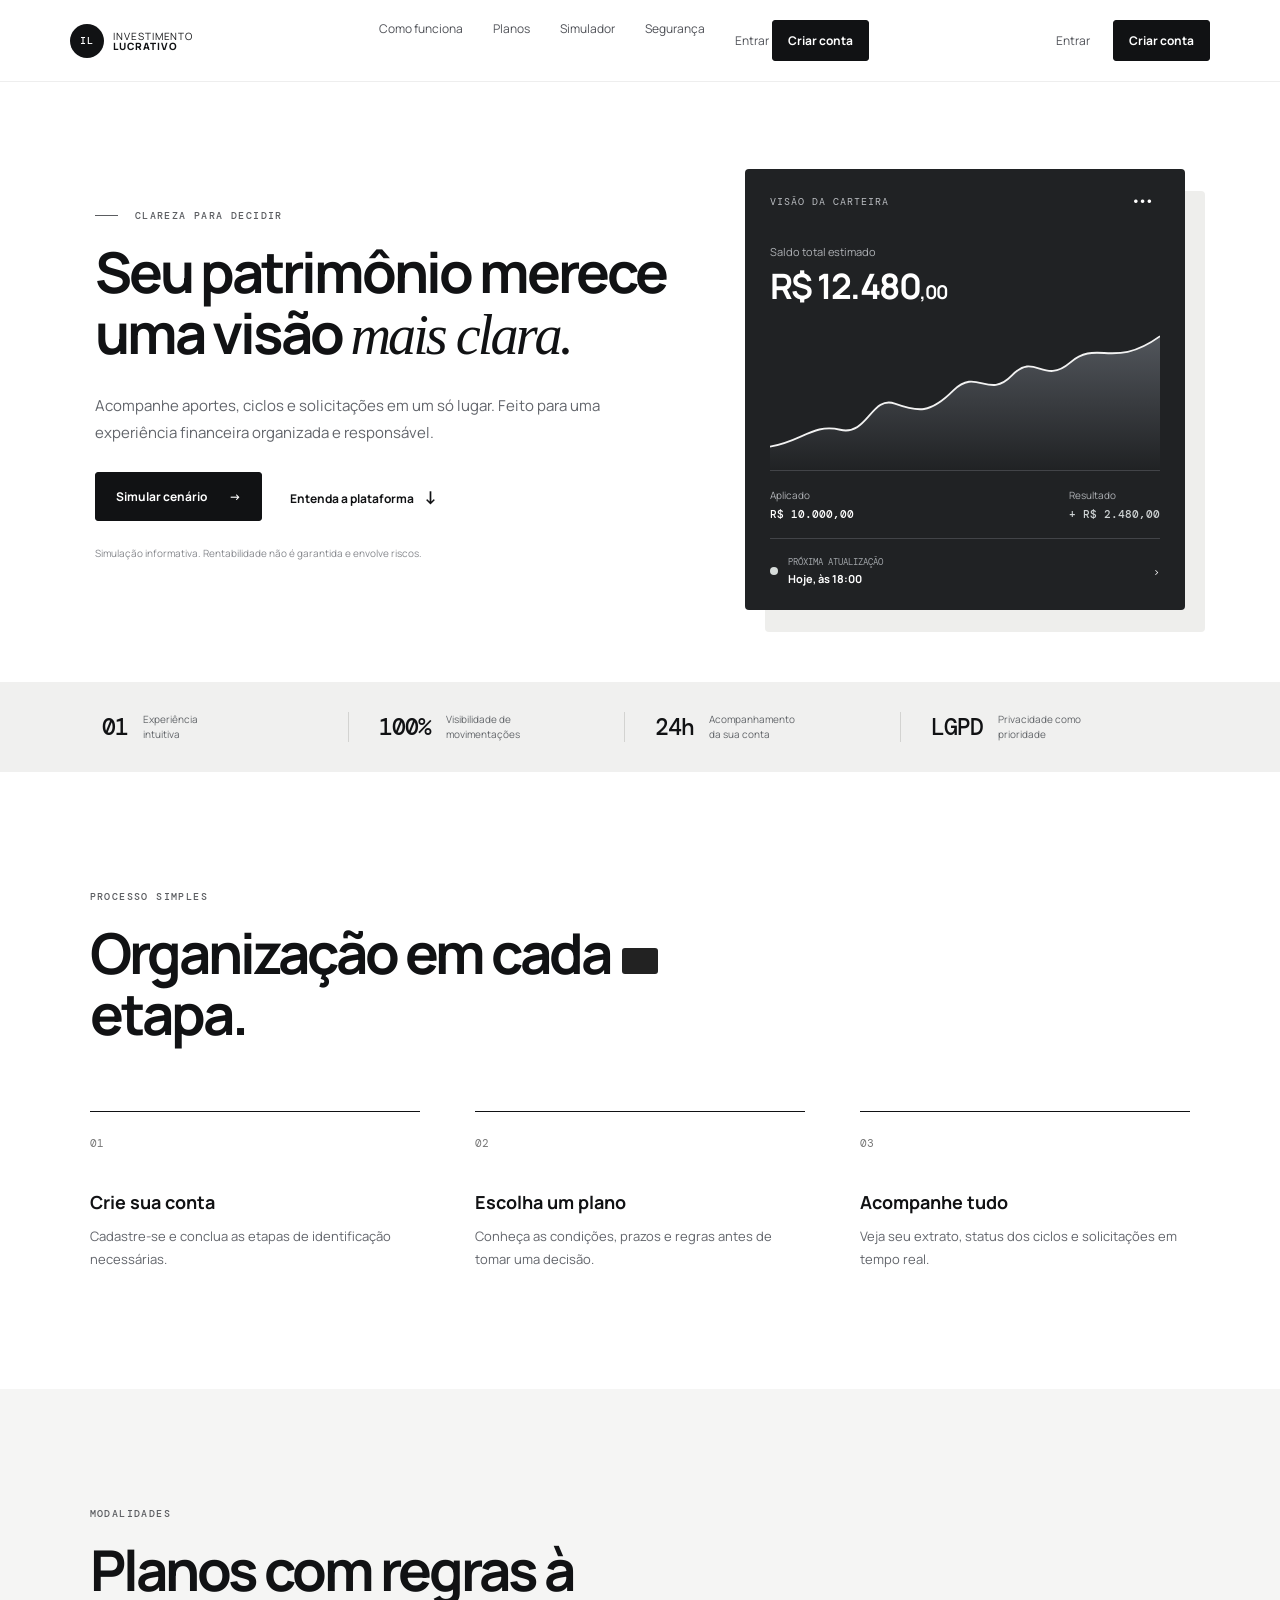
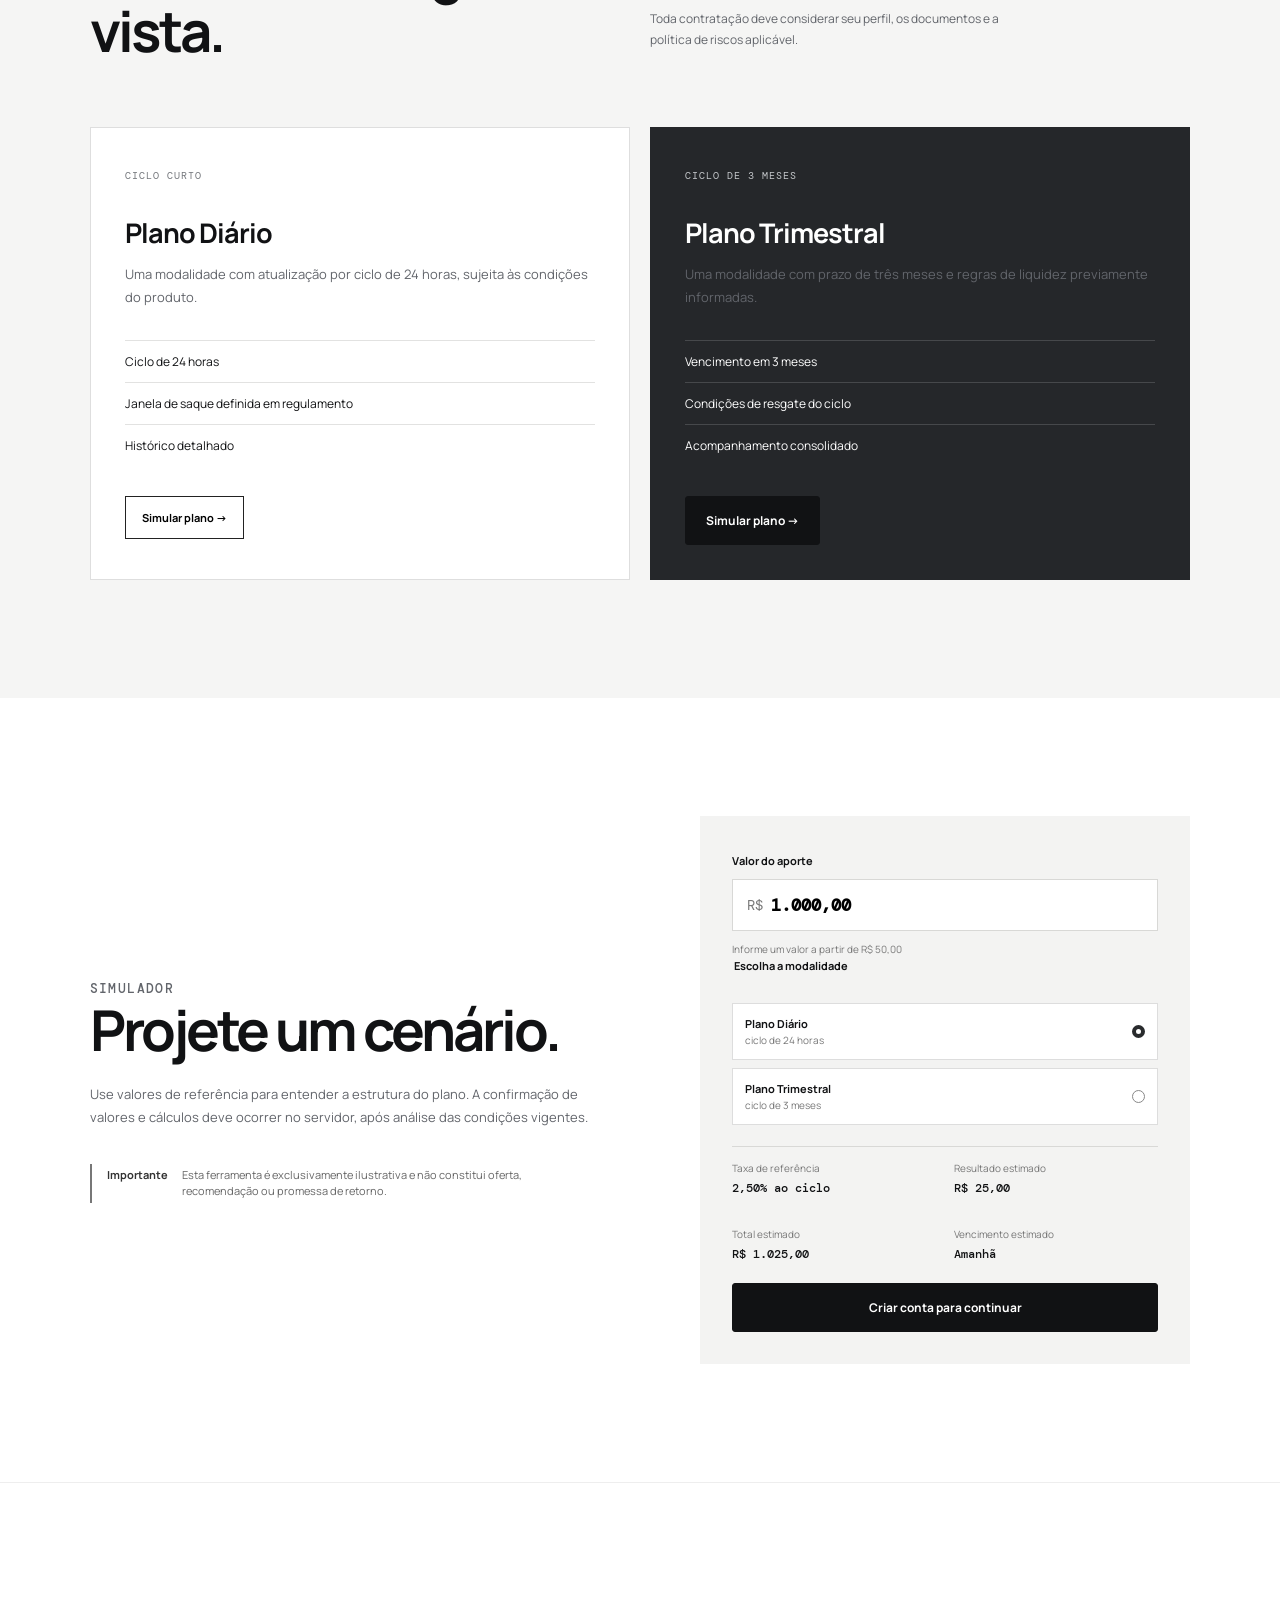
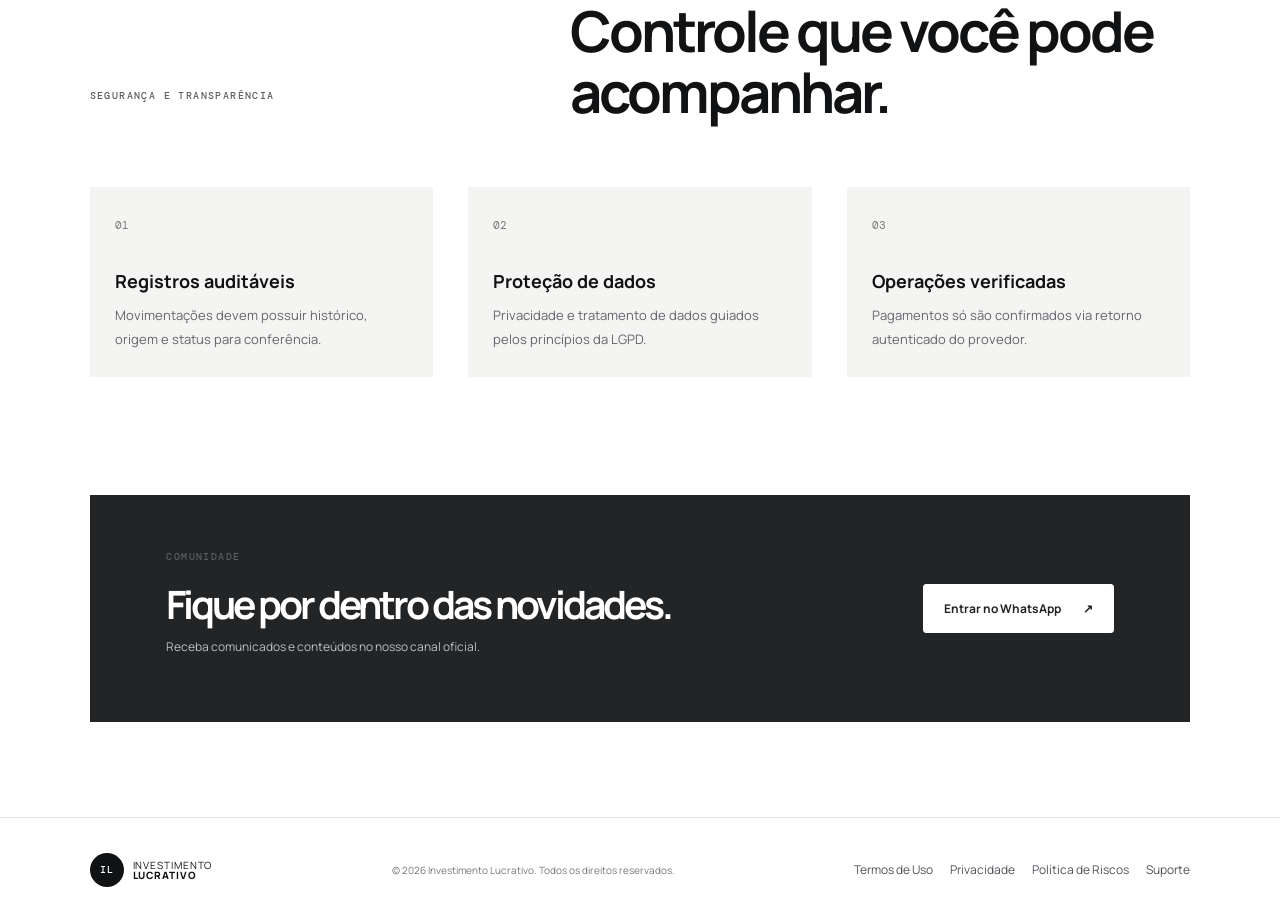
==== index.html @ f7c79be3 "Update index.html" ====
<!doctype html>
<html lang="pt-BR">
<head>
  <meta charset="UTF-8" />
  <meta name="viewport" content="width=device-width, initial-scale=1.0" />
  <meta name="description" content="Investimento Lucrativo — visão transparente para suas decisões financeiras." />
  <title>Investimento Lucrativo | Gestão transparente</title>
  <link rel="preconnect" href="https://fonts.googleapis.com" />
  <link rel="preconnect" href="https://fonts.gstatic.com" crossorigin />
  <link href="https://fonts.googleapis.com/css2?family=DM+Mono:wght@400;500&family=Manrope:wght@400;500;600;700;800&display=swap" rel="stylesheet" />
  <link rel="stylesheet" href="style.css" />
</head>
<body>
  <header class="header">
    <a href="#inicio" class="brand"><span class="brand-mark">IL</span><span>investimento<br><b>lucrativo</b></span></a>
    <button class="menu" aria-label="Abrir menu">☰</button>
    <nav>
      <a href="#como-funciona">Como funciona</a>
      <a href="#planos">Planos</a>
      <a href="#simulador">Simulador</a>
      <a href="#seguranca">Segurança</a>
      <!-- Botões duplicados aqui dentro para aparecerem no menu do celular -->
      <div class="mobile-auth-links">
        <a class="login" href="login.html">Entrar</a>
        <a class="button small" href="register.html">Criar conta</a>
      </div>
    </nav>
    <div class="header-actions">
      <a class="login" href="login.html">Entrar</a>
      <a class="button small" href="register.html">Criar conta</a>
    </div>
  </header>

  <main id="inicio">
    <section class="hero"><div class="hero-copy"><p class="eyebrow"><i></i> CLAREZA PARA DECIDIR</p><h1>Seu patrimônio merece uma visão <em>mais clara.</em></h1><p class="lead">Acompanhe aportes, ciclos e solicitações em um só lugar. Feito para uma experiência financeira organizada e responsável.</p><div class="hero-actions"><a class="button" href="#simulador">Simular cenário <span>→</span></a><a class="text-link" href="#como-funciona">Entenda a plataforma <span>↓</span></a></div><p class="disclaimer">Simulação informativa. Rentabilidade não é garantida e envolve riscos.</p></div>
      <aside class="dashboard-card"><div class="card-top"><span>VISÃO DA CARTEIRA</span><button aria-label="Mais opções">•••</button></div><p class="balance-label">Saldo total estimado</p><p class="balance">R$ 12.480<span>,00</span></p><div class="chart"><svg viewBox="0 0 500 155" preserveAspectRatio="none" aria-label="Gráfico ilustrativo de evolução"><defs><linearGradient id="fill" x1="0" y1="0" x2="0" y2="1"><stop stop-color="#9ca3af" stop-opacity=".4"/><stop offset="1" stop-color="#9ca3af" stop-opacity="0"/></linearGradient></defs><path class="area" d="M0,130 C40,125 55,105 90,112 S130,75 160,84 S205,95 235,70 S280,80 310,54 S350,65 385,40 S440,48 500,12 V155 H0Z"/><path class="line" d="M0,130 C40,125 55,105 90,112 S130,75 160,84 S205,95 235,70 S280,80 310,54 S350,65 385,40 S440,48 500,12"/></svg></div><div class="card-stats"><div><span>Aplicado</span><b>R$ 10.000,00</b></div><div><span>Resultado</span><b class="positive">+ R$ 2.480,00</b></div></div><div class="next-event"><span class="pulse"></span><div><small>PRÓXIMA ATUALIZAÇÃO</small><b>Hoje, às 18:00</b></div><span>›</span></div></aside>
    </section>

    <section class="numbers"><div><b>01</b><span>Experiência<br>intuitiva</span></div><div><b>100%</b><span>Visibilidade de<br>movimentações</span></div><div><b>24h</b><span>Acompanhamento<br>da sua conta</span></div><div><b>LGPD</b><span>Privacidade como<br>prioridade</span></div></section>

    <section id="como-funciona" class="section how"><p class="eyebrow">PROCESSO SIMPLES</p><h2>Organização em cada etapa.</h2><div class="steps"><article><span>01</span><h3>Crie sua conta</h3><p>Cadastre-se e conclua as etapas de identificação necessárias.</p></article><article><span>02</span><h3>Escolha um plano</h3><p>Conheça as condições, prazos e regras antes de tomar uma decisão.</p></article><article><span>03</span><h3>Acompanhe tudo</h3><p>Veja seu extrato, status dos ciclos e solicitações em tempo real.</p></article></div></section>

    <section id="planos" class="section plans"><div><p class="eyebrow">MODALIDADES</p><h2>Planos com regras à vista.</h2></div><p class="section-note">Toda contratação deve considerar seu perfil, os documentos e a política de riscos aplicável.</p><div class="plan-grid"><article class="plan"><span class="tag">CICLO CURTO</span><h3>Plano Diário</h3><p>Uma modalidade com atualização por ciclo de 24 horas, sujeita às condições do produto.</p><ul><li>Ciclo de 24 horas</li><li>Janela de saque definida em regulamento</li><li>Histórico detalhado</li></ul><button class="outline choose-plan" data-plan="daily">Simular plano →</button></article><article class="plan featured"><span class="tag">CICLO DE 3 MESES</span><h3>Plano Trimestral</h3><p>Uma modalidade com prazo de três meses e regras de liquidez previamente informadas.</p><ul><li>Vencimento em 3 meses</li><li>Condições de resgate do ciclo</li><li>Acompanhamento consolidado</li></ul><button class="button choose-plan" data-plan="quarterly">Simular plano →</button></article></div></section>

    <section id="simulador" class="section simulator"><div class="sim-copy"><p class="eyebrow">SIMULADOR</p><h2>Projete um cenário.</h2><p>Use valores de referência para entender a estrutura do plano. A confirmação de valores e cálculos deve ocorrer no servidor, após análise das condições vigentes.</p><div class="risk-note"><b>Importante</b><span>Esta ferramenta é exclusivamente ilustrativa e não constitui oferta, recomendação ou promessa de retorno.</span></div></div><form id="simulation-form" class="sim-box"><label for="amount">Valor do aporte</label><div class="input-currency"><span>R$</span><input id="amount" inputmode="decimal" value="1.000,00" aria-describedby="amount-help" /></div><span id="amount-help" class="hint">Informe um valor a partir de R$ 50,00</span><fieldset><legend>Escolha a modalidade</legend><label class="choice"><input type="radio" name="plan" value="daily" checked /><span><b>Plano Diário</b><small>ciclo de 24 horas</small></span><i></i></label><label class="choice"><input type="radio" name="plan" value="quarterly" /><span><b>Plano Trimestral</b><small>ciclo de 3 meses</small></span><i></i></label></fieldset><div class="estimate"><div><span>Taxa de referência</span><b id="rate">2,50% ao ciclo</b></div><div><span>Resultado estimado</span><b id="earnings">R$ 25,00</b></div><div><span>Total estimado</span><b id="total">R$ 1.025,00</b></div><div><span>Vencimento estimado</span><b id="maturity">Amanhã</b></div></div><button class="button full" type="button" onclick="window.location.href='register.html'">Criar conta para continuar</button></form></section>

    <section id="seguranca" class="section security"><div><p class="eyebrow">SEGURANÇA E TRANSPARÊNCIA</p><h2>Controle que você pode acompanhar.</h2></div><div class="security-grid"><article><b>01</b><h3>Registros auditáveis</h3><p>Movimentações devem possuir histórico, origem e status para conferência.</p></article><article><b>02</b><h3>Proteção de dados</h3><p>Privacidade e tratamento de dados guiados pelos princípios da LGPD.</p></article><article><b>03</b><h3>Operações verificadas</h3><p>Pagamentos só são confirmados via retorno autenticado do provedor.</p></article></div></section>

    <section class="community"><div><p class="eyebrow">COMUNIDADE</p><h2>Fique por dentro das novidades.</h2><p>Receba comunicados e conteúdos no nosso canal oficial.</p></div><a class="button light" href="#" data-whatsapp>Entrar no WhatsApp <span>↗</span></a></section>
  </main>
  
  <footer><div class="brand"><span class="brand-mark">IL</span><span>investimento<br><b>lucrativo</b></span></div><p>© 2026 Investimento Lucrativo. Todos os direitos reservados.</p><div class="footer-links"><a href="#">Termos de Uso</a><a href="#">Privacidade</a><a href="#">Política de Riscos</a><a href="#">Suporte</a></div></footer>
  <div id="toast" role="status" aria-live="polite"></div>
  <script src="app.js"></script>
</body>
</html>
---- style.css ----
:root{--ink:#111214;--muted:#62656b;--line:#dedfe1;--soft:#f5f5f4;--gray:#9aa0a6;--white:#fff;--accent:#25272a}
*{box-sizing:border-box}
html{scroll-behavior:smooth}
body{margin:0;background:var(--white);color:var(--ink);font-family:Manrope,Arial,sans-serif}
.header{height:82px;display:flex;align-items:center;justify-content:space-between;padding:0 5.5%;border-bottom:1px solid #eee;position:sticky;top:0;background:#fffc;backdrop-filter:blur(14px);z-index:10}
.brand{color:var(--ink);display:flex;align-items:center;gap:9px;font-size:10px;line-height:10px;text-transform:uppercase;letter-spacing:.9px;text-decoration:none}
.brand b{font-weight:800}
.brand-mark{display:grid;place-items:center;width:34px;height:34px;border-radius:50%;background:var(--ink);color:#fff;font:500 10px 'DM Mono'}
nav{display:flex;gap:30px}
nav a,.login,.footer-links a{font-size:12px;color:#505258;text-decoration:none}
.header-actions{display:flex;align-items:center;gap:23px}
.button{display:inline-flex;align-items:center;justify-content:center;gap:22px;background:var(--ink);border:1px solid var(--ink);color:#fff;text-decoration:none;padding:15px 20px;border-radius:3px;font:700 12px Manrope;cursor:pointer;transition:.2s}
.button:hover{background:#555;border-color:#555;transform:translateY(-1px)}
.button.small{padding:11px 15px}
.menu{display:none;border:0;background:none;font-size:22px;cursor:pointer}
.hero{max-width:1230px;margin:auto;min-height:570px;padding:87px 5.5% 72px;display:grid;grid-template-columns:1fr 440px;align-items:center;gap:75px}
.eyebrow{font:500 10px 'DM Mono';letter-spacing:1.4px;color:#5b5d61;margin:0 0 20px}
.eyebrow i{display:inline-block;width:23px;border-top:1px solid;margin:0 9px 3px 0}
.hero h1,.section h2,.community h2{font-size:clamp(38px,4.4vw,65px);line-height:1.08;letter-spacing:-3px;margin:0;max-width:620px}
.hero h1 em{font-family:Georgia,serif;font-weight:400}
.lead{color:var(--muted);font-size:15px;line-height:1.8;max-width:520px;margin:26px 0}
.hero-actions{display:flex;gap:28px;align-items:center}
.text-link{font-size:12px;font-weight:700;color:var(--ink);text-decoration:none}
.text-link span{font-size:18px;margin-left:8px}
.disclaimer{font-size:10px;color:#87898e;margin-top:25px}
.dashboard-card{background:#202224;color:white;padding:24px 25px;border-radius:4px;box-shadow:20px 22px 0 #eeeeec}
.card-top,.card-stats,.next-event{display:flex;justify-content:space-between;align-items:center}
.card-top{font:10px 'DM Mono';letter-spacing:1px;color:#babdc1}
.card-top button{border:0;background:none;color:white;letter-spacing:2px}
.balance-label{font-size:11px;color:#aeb1b5;margin:34px 0 3px}
.balance{font-size:35px;font-weight:700;letter-spacing:-1.5px;margin:0}
.balance span{font-size:19px}
.chart{height:145px;margin-top:15px}
.chart svg{width:100%;height:100%}
.area{fill:url(#fill)}
.line{fill:none;stroke:#f2f2f2;stroke-width:2}
.card-stats{padding:17px 0;border-top:1px solid #424448;border-bottom:1px solid #424448}
.card-stats div{display:grid;gap:5px}
.card-stats span{font-size:10px;color:#aeb1b5}
.card-stats b{font:500 11px 'DM Mono'}
.positive{color:#cdd2d3}
.next-event{padding-top:17px;font-size:11px}
.next-event div{margin-right:auto}
.next-event small{display:block;font:9px 'DM Mono';color:#9fa3a7;margin-bottom:3px}
.pulse{height:8px;width:8px;border-radius:50%;background:#d7dcda;margin-right:10px}
.numbers{background:#f0f0ef;display:grid;grid-template-columns:repeat(4,1fr);padding:30px 8%;gap:30px}
.numbers div{display:flex;align-items:center;gap:15px;border-right:1px solid #d3d3d1}
.numbers div:last-child{border:0}
.numbers b{font:500 23px 'DM Mono';letter-spacing:-1px}
.numbers span{font-size:10px;line-height:1.5;color:#63666a}
.section{padding:118px 7%;max-width:1400px;margin:auto}
.how h2{margin-bottom:66px}
.steps{display:grid;grid-template-columns:repeat(3,1fr);gap:55px}
.steps article{border-top:1px solid var(--ink);padding-top:18px}
.steps article>span,.security-grid article>b{font:11px 'DM Mono';color:#777}
.steps h3,.security-grid h3{font-size:18px;margin:38px 0 11px}
.steps p,.plan p,.sim-copy>p,.security-grid p{color:var(--muted);font-size:13px;line-height:1.8;margin:0}
.plans{background:#f5f5f4;max-width:none;padding-left:7%;padding-right:7%;display:grid;grid-template-columns:1fr 1fr;gap:20px}
.section-note{font-size:12px;color:var(--muted);line-height:1.7;max-width:390px;align-self:end}
.plan-grid{grid-column:1/-1;display:grid;grid-template-columns:1fr 1fr;gap:20px;margin-top:45px}
.plan{padding:34px;background:#fff;border:1px solid #dedede}
.plan.featured{background:#25272a;color:#fff;border-color:#25272a}
.tag{font:10px 'DM Mono';letter-spacing:1px;color:#74777c}
.featured .tag{color:#c4c7ca}
.plan h3{font-size:27px;margin:30px 0 12px;letter-spacing:-1px}
.plan ul{padding:0;list-style:none;margin:30px 0}
.plan li{font-size:12px;border-top:1px solid #e2e2e1;padding:12px 0}
.featured li{border-color:#46484b}
.outline{border:1px solid #222;background:transparent;padding:13px 16px;font:700 11px Manrope;cursor:pointer}
.simulator{display:grid;grid-template-columns:1fr 490px;gap:110px;align-items:center}
.sim-copy h2{margin-bottom:22px}
.risk-note{display:flex;gap:14px;border-left:2px solid #777;margin-top:34px;padding:3px 0 3px 15px;font-size:11px;color:#666;line-height:1.5}
.risk-note b{color:#333}
.sim-box{padding:32px;background:#f3f3f2}
.sim-box label,.sim-box legend{font-size:11px;font-weight:700}
.input-currency{display:flex;align-items:center;gap:8px;margin:9px 0 5px;padding:0 14px;background:#fff;border:1px solid #d8d8d6}
.input-currency span{font:14px 'DM Mono';color:#777}
.input-currency input{width:100%;padding:14px 0;border:0;outline:0;font:600 17px 'DM Mono'}
.hint{font-size:10px;color:#777}
fieldset{border:0;padding:22px 0 0;margin:0}
.choice{background:#fff;border:1px solid #ddd;display:flex;align-items:center;padding:12px;margin-top:8px;cursor:pointer}
.choice input{display:none}
.choice span{display:grid;gap:2px}
.choice small{font-size:10px;color:#777;font-weight:400}
.choice i{margin-left:auto;width:13px;height:13px;border:1px solid #888;border-radius:50%}
.choice input:checked~i{border:4px solid #292b2d}
.estimate{border-top:1px solid #d8d8d6;margin:21px 0;display:grid;grid-template-columns:1fr 1fr;gap:17px}
.estimate div{padding-top:14px;display:grid;gap:5px}
.estimate span{font-size:10px;color:#777}
.estimate b{font:500 12px 'DM Mono'}
.full{width:100%}
.security{border-top:1px solid #eee}
.security>div:first-child{display:flex;justify-content:space-between;align-items:end}
.security-grid{display:grid;grid-template-columns:repeat(3,1fr);gap:35px;margin-top:65px}
.security-grid article{padding:25px;background:#f4f4f3;min-height:190px}
.security-grid h3{margin-top:35px}
.community{margin:0 7% 95px;background:#222426;color:white;padding:55px 6%;display:flex;align-items:center;justify-content:space-between}
.community h2{font-size:39px}
.community>div>p:last-child{font-size:12px;color:#bfc0c1}
.light{background:#fff;color:#222;border-color:#fff}
footer{border-top:1px solid #e4e4e4;padding:35px 7%;display:flex;align-items:center;justify-content:space-between;gap:20px}
footer p{font-size:10px;color:#777}
.footer-links{display:flex;gap:17px}
#toast{position:fixed;left:50%;bottom:26px;transform:translate(-50%,100px);background:#222;color:#fff;padding:13px 18px;border-radius:3px;font-size:12px;transition:.25s;z-index:20}
#toast.show{transform:translate(-50%,0)}

@media(max-width:760px){
  .header{height:66px;padding:0 5%}
  .header-actions{display:none}
  .menu{display:block}
  
  /* Menu mobile funcional ao clicar em ☰ */
  .header nav{
    display:none;
    position:absolute;
    top:66px;
    left:0;
    width:100%;
    background:var(--white);
    flex-direction:column;
    padding:20px;
    box-shadow:0 10px 20px rgba(0,0,0,0.1);
    border-bottom:1px solid var(--line);
    z-index:99;
  }
  .header nav.active{
    display:flex;
  }

  .hero{padding:60px 7% 75px;grid-template-columns:1fr;gap:45px}
  .hero h1{letter-spacing:-2px}
  .dashboard-card{width:100%;box-shadow:10px 12px #eee}
  .numbers{grid-template-columns:1fr 1fr;padding:25px 7%;gap:20px}
  .numbers div{border:0}
  .section{padding:75px 7%}
  .steps,.plan-grid,.security-grid{grid-template-columns:1fr;gap:20px}
  .plans{display:block}
  .section-note{margin-top:20px}
  .plan-grid{margin-top:35px}
  .simulator{grid-template-columns:1fr;gap:40px}
  .community{margin:0 0 60px;padding:47px 7%;display:block}
  .community .button{margin-top:20px}
  .security>div:first-child{display:block}
  
  /* Rodapé ajustado para celular sem sobreposição */
  footer{
    display:flex !important;
    flex-direction:column !important;
    align-items:center !important;
    text-align:center !important;
    gap:15px !important;
    padding:35px 7% 110px 7% !important;
  }
  .footer-links{
    display:flex !important;
    flex-direction:column !important;
    align-items:center !important;
    gap:10px !important;
  }
  
  .hero-actions{gap:18px}
  .sim-box{padding:23px}
}
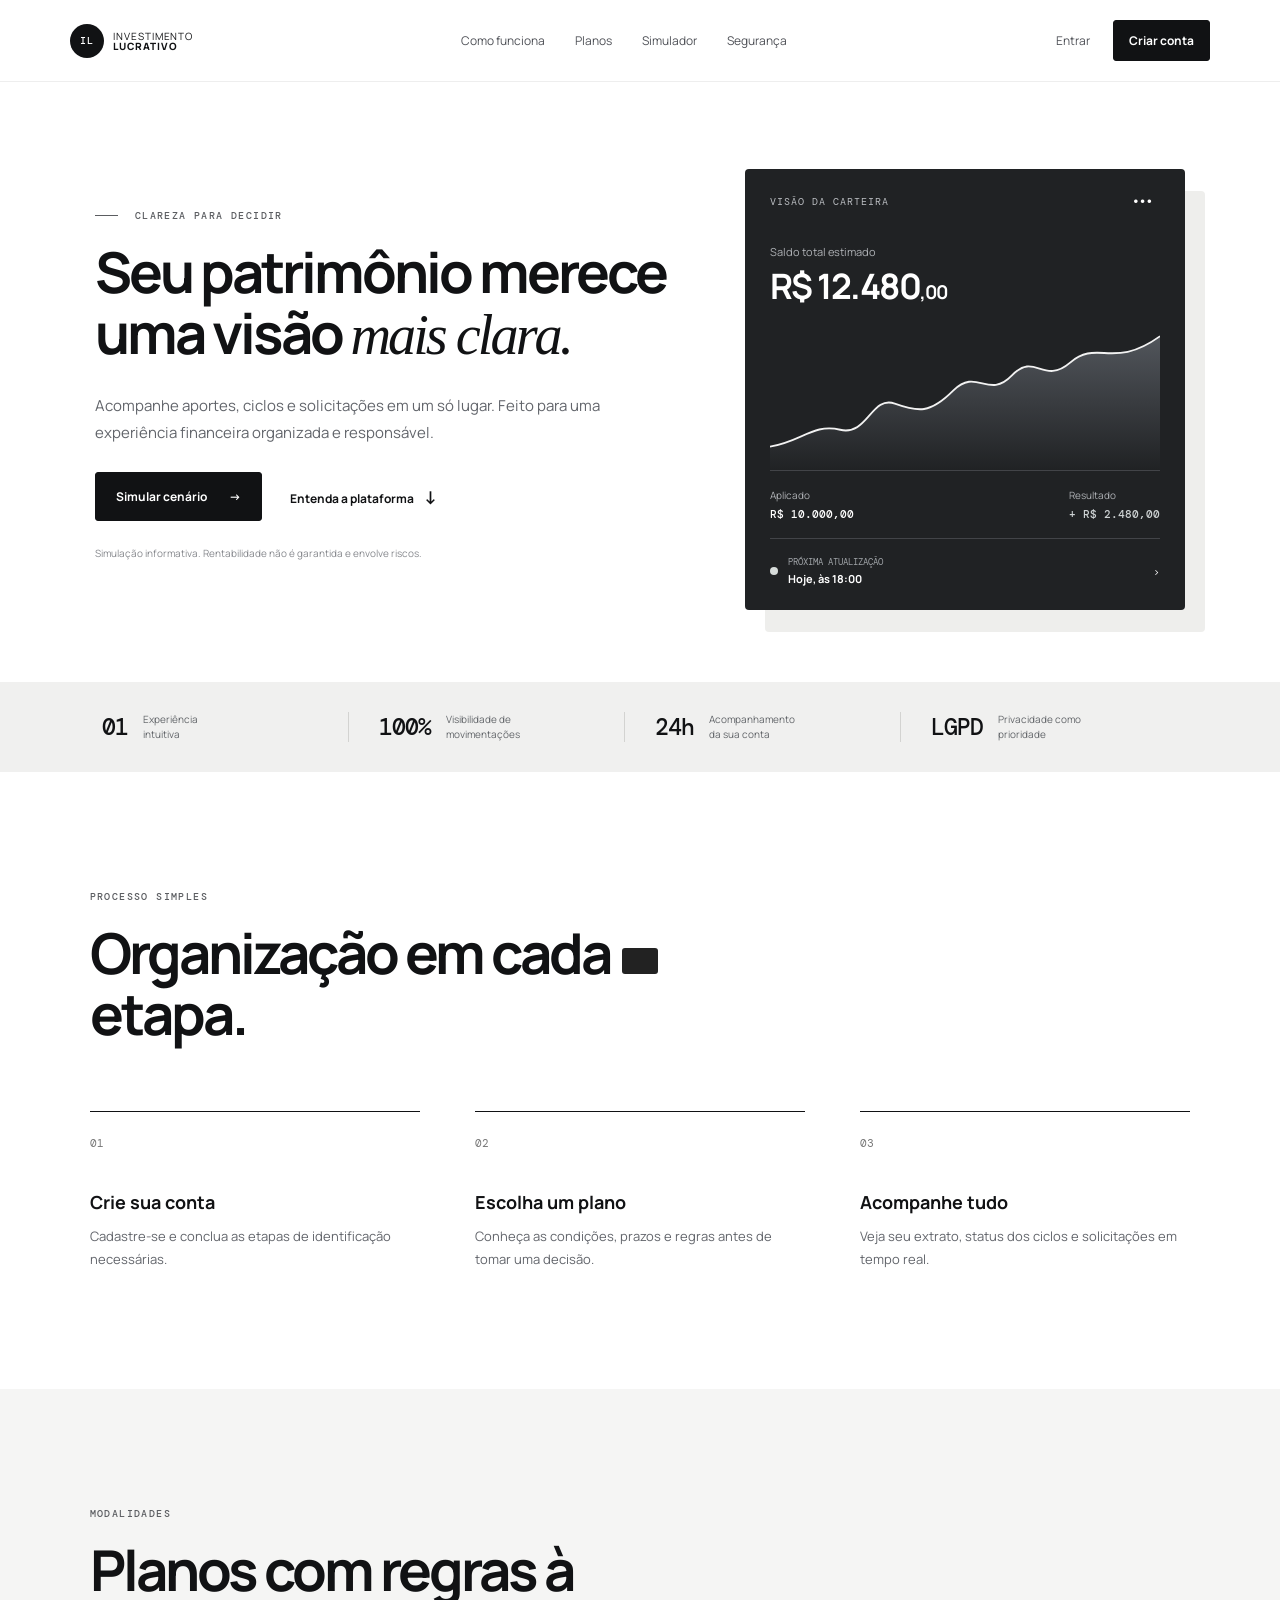
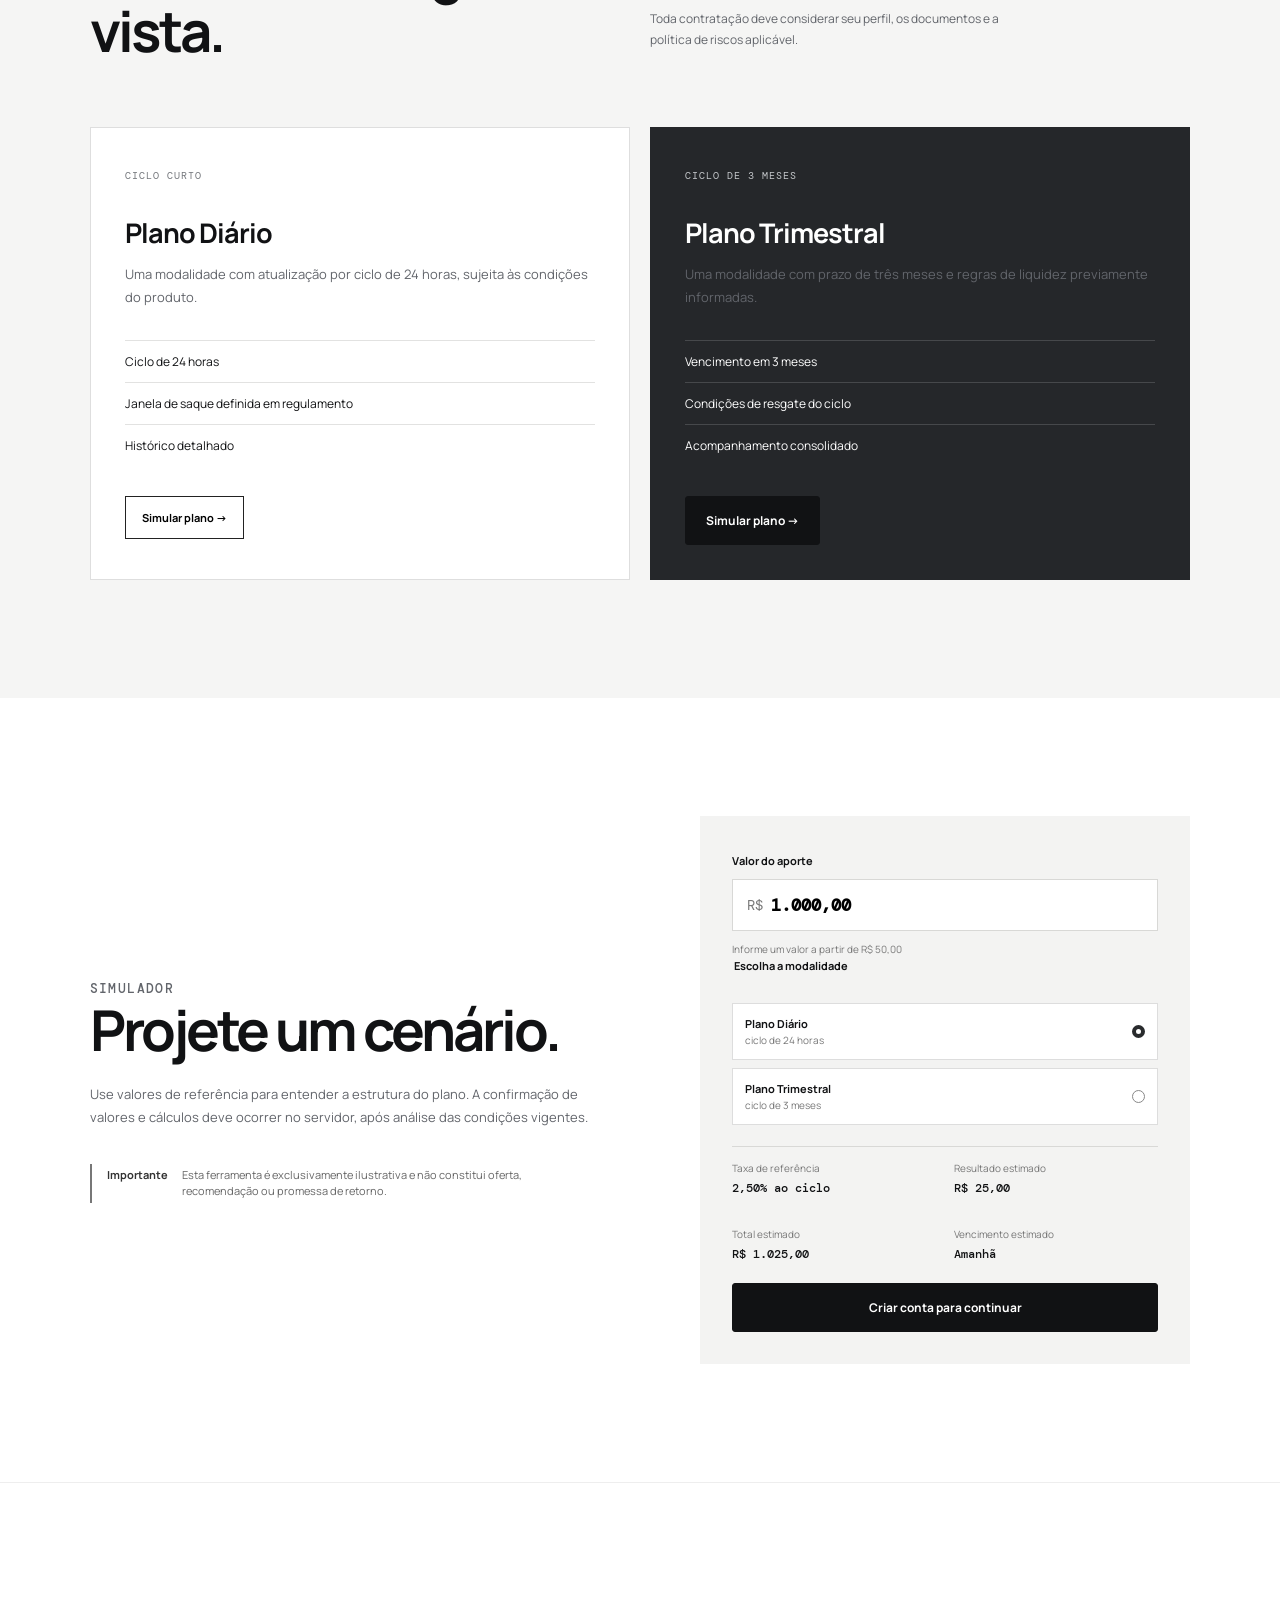
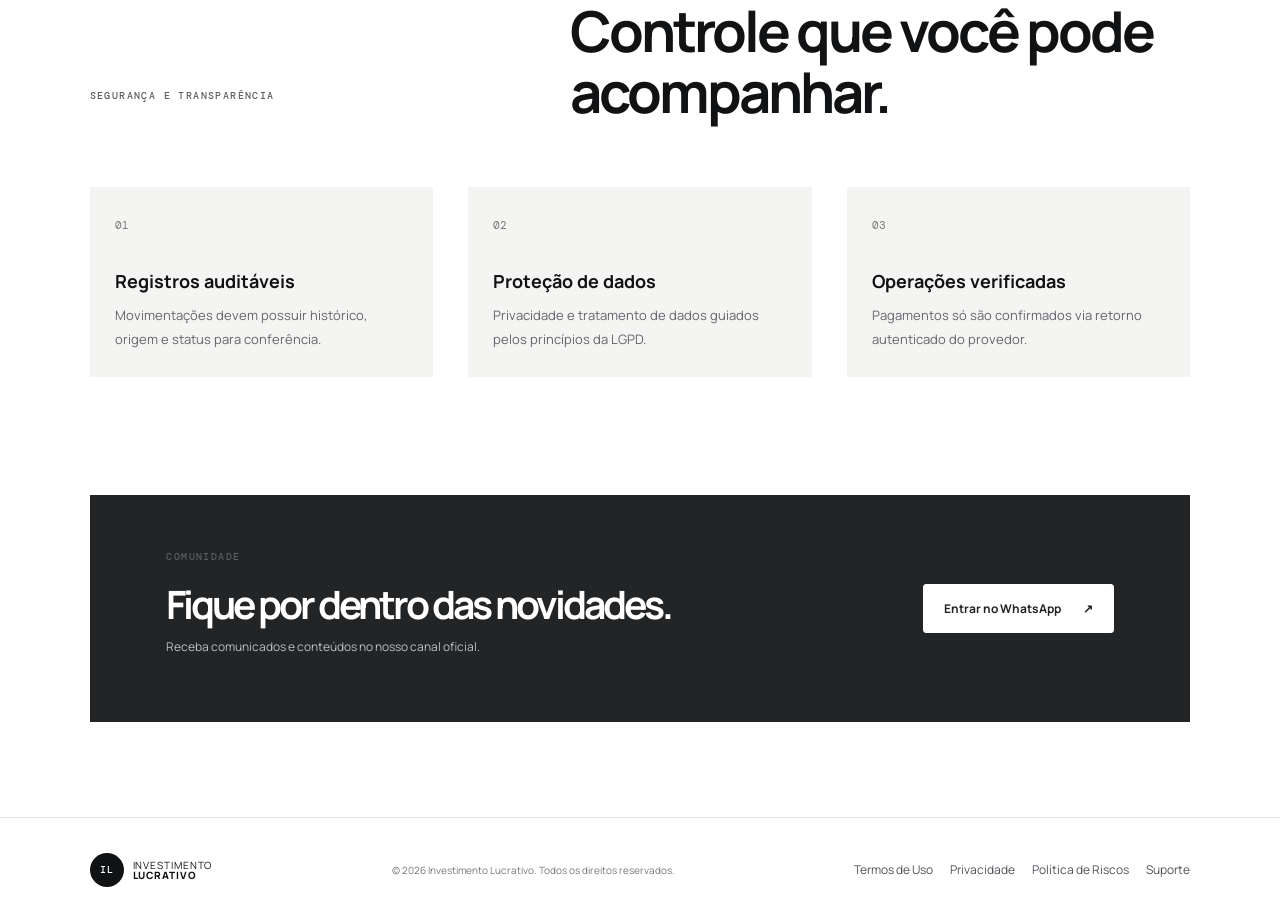
==== commit 17609795: "Update mobile menu button descriptions" ====
--- a/index.html
+++ b/index.html
@@ -19,9 +19,9 @@
       <a href="#planos">Planos</a>
       <a href="#simulador">Simulador</a>
       <a href="#seguranca">Segurança</a>
-      <!-- Botões duplicados aqui dentro para aparecerem no menu do celular -->
+      <!-- Botões organizados para aparecerem com destaque no menu do celular -->
       <div class="mobile-auth-links">
-        <a class="login" href="login.html">Entrar</a>
+        <a class="login-mobile" href="login.html">Entrar</a>
         <a class="button small" href="register.html">Criar conta</a>
       </div>
     </nav>
--- a/style.css
+++ b/style.css
@@ -6,9 +6,15 @@
 .brand{color:var(--ink);display:flex;align-items:center;gap:9px;font-size:10px;line-height:10px;text-transform:uppercase;letter-spacing:.9px;text-decoration:none}
 .brand b{font-weight:800}
 .brand-mark{display:grid;place-items:center;width:34px;height:34px;border-radius:50%;background:var(--ink);color:#fff;font:500 10px 'DM Mono'}
-nav{display:flex;gap:30px}
+nav{display:flex;gap:30px;align-items:center}
 nav a,.login,.footer-links a{font-size:12px;color:#505258;text-decoration:none}
 .header-actions{display:flex;align-items:center;gap:23px}
+
+/* Esconde os links mobile no computador */
+.mobile-auth-links {
+  display: none;
+}
+
 .button{display:inline-flex;align-items:center;justify-content:center;gap:22px;background:var(--ink);border:1px solid var(--ink);color:#fff;text-decoration:none;padding:15px 20px;border-radius:3px;font:700 12px Manrope;cursor:pointer;transition:.2s}
 .button:hover{background:#555;border-color:#555;transform:translateY(-1px)}
 .button.small{padding:11px 15px}
@@ -106,10 +112,10 @@
 
 @media(max-width:760px){
   .header{height:66px;padding:0 5%}
-  .header-actions{display:none}
+  .header-actions{display:none} 
   .menu{display:block}
   
-  /* Menu mobile funcional ao clicar em ☰ */
+  /* Menu mobile estilizado */
   .header nav{
     display:none;
     position:absolute;
@@ -118,13 +124,54 @@
     width:100%;
     background:var(--white);
     flex-direction:column;
-    padding:20px;
-    box-shadow:0 10px 20px rgba(0,0,0,0.1);
+    padding:25px 20px;
+    box-shadow:0 15px 30px rgba(0,0,0,0.12);
     border-bottom:1px solid var(--line);
     z-index:99;
+    gap:18px;
+    text-align:center;
   }
   .header nav.active{
     display:flex;
+  }
+  
+  /* Estilização profissional dos links de navegação no menu */
+  .header nav > a {
+    font-size: 14px;
+    font-weight: 600;
+    padding: 8px 0;
+    color: var(--ink);
+  }
+
+  /* Bloco profissional para os botões de Entrar e Criar Conta no celular */
+  .mobile-auth-links {
+    display: flex;
+    flex-direction: column;
+    gap: 12px;
+    border-top: 1px solid var(--line);
+    padding-top: 20px;
+    margin-top: 5px;
+    width: 100%;
+  }
+
+  /* Estilo unificado e elegante para os dois botões no mobile */
+  .mobile-auth-links .login-mobile {
+    display: block;
+    width: 100%;
+    padding: 14px;
+    background: var(--soft);
+    border: 1px solid var(--line);
+    color: var(--ink);
+    text-align: center;
+    border-radius: 3px;
+    font: 700 12px Manrope;
+    text-decoration: none;
+  }
+
+  .mobile-auth-links .button {
+    width: 100%;
+    text-align: center;
+    padding: 14px;
   }
 
   .hero{padding:60px 7% 75px;grid-template-columns:1fr;gap:45px}
@@ -142,7 +189,6 @@
   .community .button{margin-top:20px}
   .security>div:first-child{display:block}
   
-  /* Rodapé ajustado para celular sem sobreposição */
   footer{
     display:flex !important;
     flex-direction:column !important;
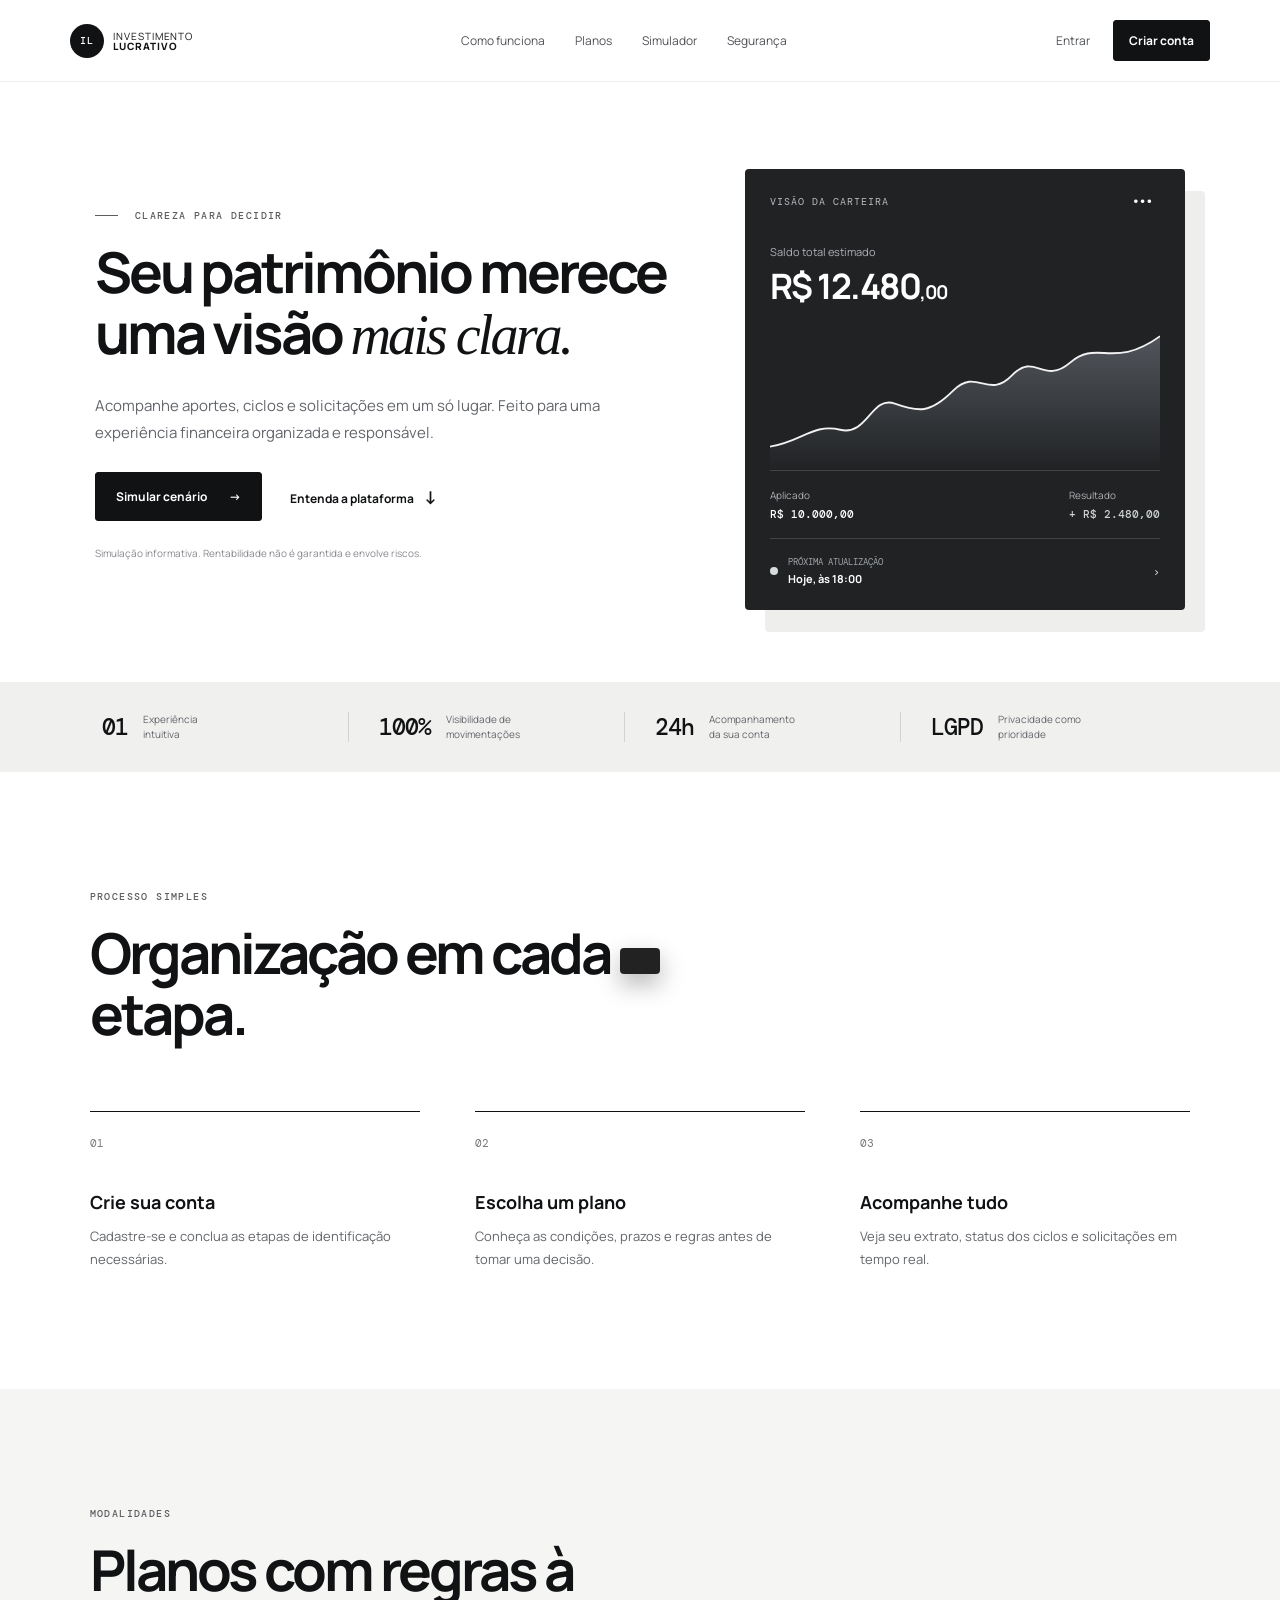
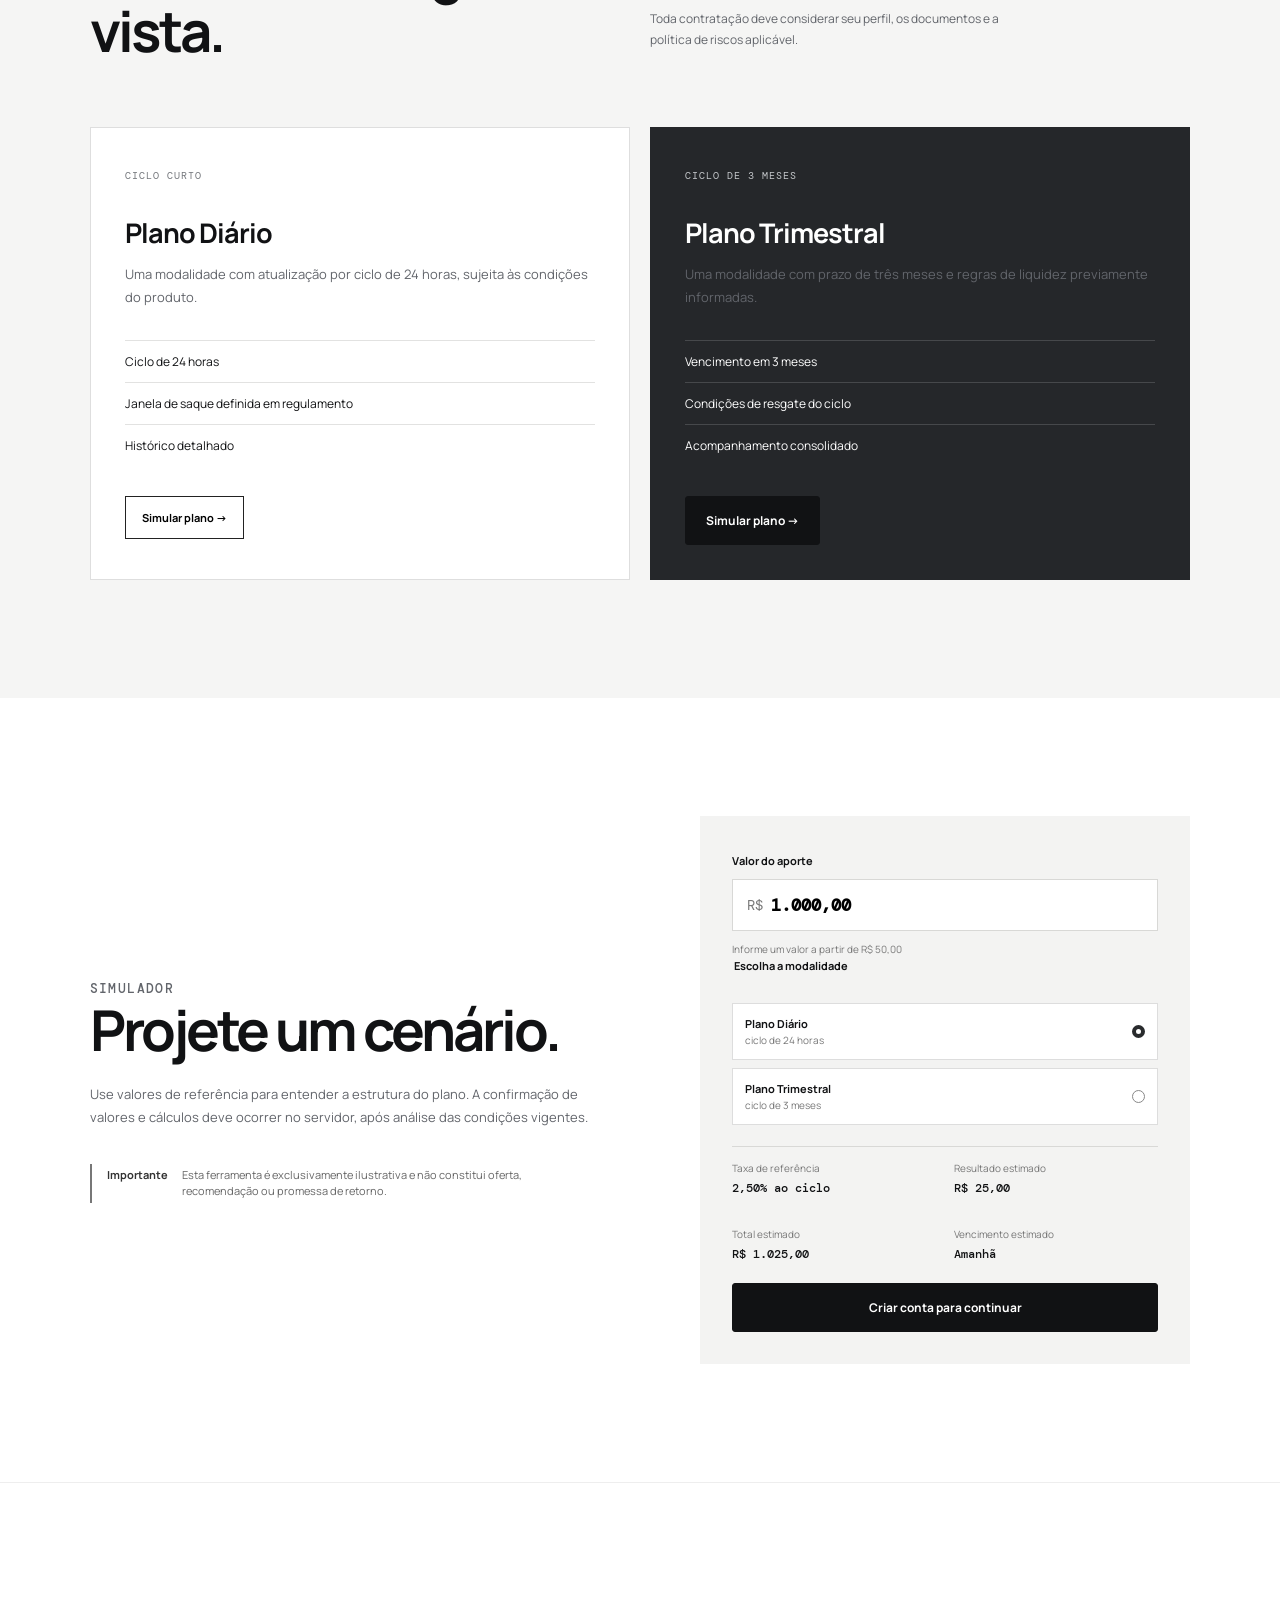
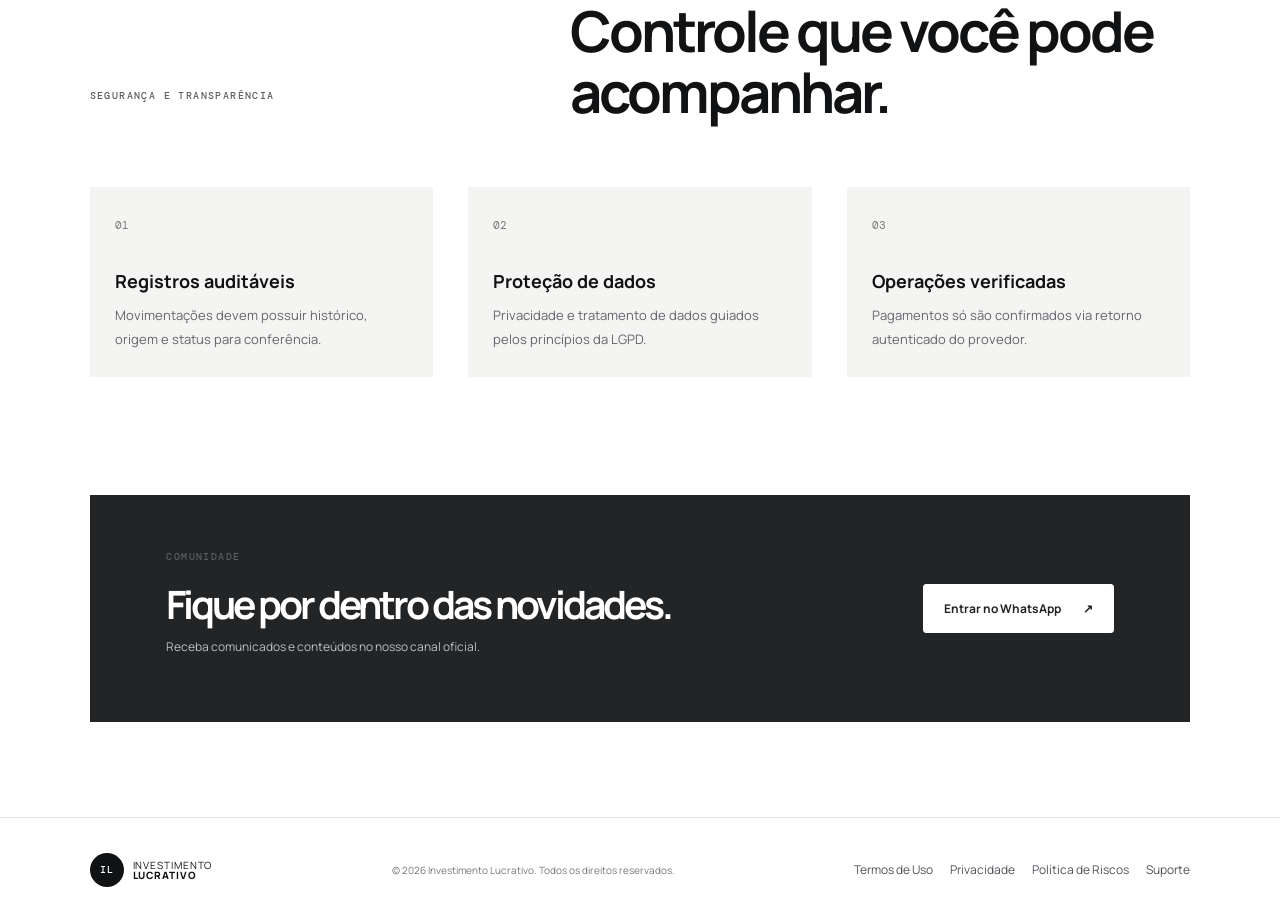
==== commit c06a766b: "Update index.html" ====
--- a/index.html
+++ b/index.html
@@ -32,24 +32,167 @@
   </header>
 
   <main id="inicio">
-    <section class="hero"><div class="hero-copy"><p class="eyebrow"><i></i> CLAREZA PARA DECIDIR</p><h1>Seu patrimônio merece uma visão <em>mais clara.</em></h1><p class="lead">Acompanhe aportes, ciclos e solicitações em um só lugar. Feito para uma experiência financeira organizada e responsável.</p><div class="hero-actions"><a class="button" href="#simulador">Simular cenário <span>→</span></a><a class="text-link" href="#como-funciona">Entenda a plataforma <span>↓</span></a></div><p class="disclaimer">Simulação informativa. Rentabilidade não é garantida e envolve riscos.</p></div>
-      <aside class="dashboard-card"><div class="card-top"><span>VISÃO DA CARTEIRA</span><button aria-label="Mais opções">•••</button></div><p class="balance-label">Saldo total estimado</p><p class="balance">R$ 12.480<span>,00</span></p><div class="chart"><svg viewBox="0 0 500 155" preserveAspectRatio="none" aria-label="Gráfico ilustrativo de evolução"><defs><linearGradient id="fill" x1="0" y1="0" x2="0" y2="1"><stop stop-color="#9ca3af" stop-opacity=".4"/><stop offset="1" stop-color="#9ca3af" stop-opacity="0"/></linearGradient></defs><path class="area" d="M0,130 C40,125 55,105 90,112 S130,75 160,84 S205,95 235,70 S280,80 310,54 S350,65 385,40 S440,48 500,12 V155 H0Z"/><path class="line" d="M0,130 C40,125 55,105 90,112 S130,75 160,84 S205,95 235,70 S280,80 310,54 S350,65 385,40 S440,48 500,12"/></svg></div><div class="card-stats"><div><span>Aplicado</span><b>R$ 10.000,00</b></div><div><span>Resultado</span><b class="positive">+ R$ 2.480,00</b></div></div><div class="next-event"><span class="pulse"></span><div><small>PRÓXIMA ATUALIZAÇÃO</small><b>Hoje, às 18:00</b></div><span>›</span></div></aside>
+    <section class="hero">
+      <div class="hero-copy">
+        <p class="eyebrow"><i></i> CLAREZA PARA DECIDIR</p>
+        <h1>Seu patrimônio merece uma visão <em>mais clara.</em></h1>
+        <p class="lead">Acompanhe aportes, ciclos e solicitações em um só lugar. Feito para uma experiência financeira organizada e responsável.</p>
+        <div class="hero-actions">
+          <a class="button" href="#simulador">Simular cenário <span>→</span></a>
+          <a class="text-link" href="#como-funciona">Entenda a plataforma <span>↓</span></a>
+        </div>
+        <p class="disclaimer">Simulação informativa. Rentabilidade não é garantida e envolve riscos.</p>
+      </div>
+      <aside class="dashboard-card">
+        <div class="card-top"><span>VISÃO DA CARTEIRA</span><button aria-label="Mais opções">•••</button></div>
+        <p class="balance-label">Saldo total estimado</p>
+        <p class="balance">R$ 12.480<span>,00</span></p>
+        <div class="chart">
+          <svg viewBox="0 0 500 155" preserveAspectRatio="none" aria-label="Gráfico ilustrativo de evolução">
+            <defs>
+              <linearGradient id="fill" x1="0" y1="0" x2="0" y2="1">
+                <stop stop-color="#9ca3af" stop-opacity=".4"/>
+                <stop offset="1" stop-color="#9ca3af" stop-opacity="0"/>
+              </linearGradient>
+            </defs>
+            <path class="area" d="M0,130 C40,125 55,105 90,112 S130,75 160,84 S205,95 235,70 S280,80 310,54 S350,65 385,40 S440,48 500,12 V155 H0Z"/>
+            <path class="line" d="M0,130 C40,125 55,105 90,112 S130,75 160,84 S205,95 235,70 S280,80 310,54 S350,65 385,40 S440,48 500,12"/>
+          </svg>
+        </div>
+        <div class="card-stats">
+          <div><span>Aplicado</span><b>R$ 10.000,00</b></div>
+          <div><span>Resultado</span><b class="positive">+ R$ 2.480,00</b></div>
+        </div>
+        <div class="next-event">
+          <span class="pulse"></span>
+          <div><small>PRÓXIMA ATUALIZAÇÃO</small><b>Hoje, às 18:00</b></div>
+          <span>›</span>
+        </div>
+      </aside>
     </section>
 
-    <section class="numbers"><div><b>01</b><span>Experiência<br>intuitiva</span></div><div><b>100%</b><span>Visibilidade de<br>movimentações</span></div><div><b>24h</b><span>Acompanhamento<br>da sua conta</span></div><div><b>LGPD</b><span>Privacidade como<br>prioridade</span></div></section>
+    <section class="numbers">
+      <div><b>01</b><span>Experiência<br>intuitiva</span></div>
+      <div><b>100%</b><span>Visibilidade de<br>movimentações</span></div>
+      <div><b>24h</b><span>Acompanhamento<br>da sua conta</span></div>
+      <div><b>LGPD</b><span>Privacidade como<br>prioridade</span></div>
+    </section>
 
-    <section id="como-funciona" class="section how"><p class="eyebrow">PROCESSO SIMPLES</p><h2>Organização em cada etapa.</h2><div class="steps"><article><span>01</span><h3>Crie sua conta</h3><p>Cadastre-se e conclua as etapas de identificação necessárias.</p></article><article><span>02</span><h3>Escolha um plano</h3><p>Conheça as condições, prazos e regras antes de tomar uma decisão.</p></article><article><span>03</span><h3>Acompanhe tudo</h3><p>Veja seu extrato, status dos ciclos e solicitações em tempo real.</p></article></div></section>
+    <section id="como-funciona" class="section how">
+      <p class="eyebrow">PROCESSO SIMPLES</p>
+      <h2>Organização em cada etapa.</h2>
+      <div class="steps">
+        <article><span>01</span><h3>Crie sua conta</h3><p>Cadastre-se e conclua as etapas de identificação necessárias.</p></article>
+        <article><span>02</span><h3>Escolha um plano</h3><p>Conheça as condições, prazos e regras antes de tomar uma decisão.</p></article>
+        <article><span>03</span><h3>Acompanhe tudo</h3><p>Veja seu extrato, status dos ciclos e solicitações em tempo real.</p></article>
+      </div>
+    </section>
 
-    <section id="planos" class="section plans"><div><p class="eyebrow">MODALIDADES</p><h2>Planos com regras à vista.</h2></div><p class="section-note">Toda contratação deve considerar seu perfil, os documentos e a política de riscos aplicável.</p><div class="plan-grid"><article class="plan"><span class="tag">CICLO CURTO</span><h3>Plano Diário</h3><p>Uma modalidade com atualização por ciclo de 24 horas, sujeita às condições do produto.</p><ul><li>Ciclo de 24 horas</li><li>Janela de saque definida em regulamento</li><li>Histórico detalhado</li></ul><button class="outline choose-plan" data-plan="daily">Simular plano →</button></article><article class="plan featured"><span class="tag">CICLO DE 3 MESES</span><h3>Plano Trimestral</h3><p>Uma modalidade com prazo de três meses e regras de liquidez previamente informadas.</p><ul><li>Vencimento em 3 meses</li><li>Condições de resgate do ciclo</li><li>Acompanhamento consolidado</li></ul><button class="button choose-plan" data-plan="quarterly">Simular plano →</button></article></div></section>
+    <section id="planos" class="section plans">
+      <div>
+        <p class="eyebrow">MODALIDADES</p>
+        <h2>Planos com regras à vista.</h2>
+      </div>
+      <p class="section-note">Toda contratação deve considerar seu perfil, os documentos e a política de riscos aplicável.</p>
+      <div class="plan-grid">
+        <article class="plan">
+          <span class="tag">CICLO CURTO</span>
+          <h3>Plano Diário</h3>
+          <p>Uma modalidade com atualização por ciclo de 24 horas, sujeita às condições do produto.</p>
+          <ul>
+            <li>Ciclo de 24 horas</li>
+            <li>Janela de saque definida em regulamento</li>
+            <li>Histórico detalhado</li>
+          </ul>
+          <button class="outline choose-plan" data-plan="daily">Simular plano →</button>
+        </article>
+        <article class="plan featured">
+          <span class="tag">CICLO DE 3 MESES</span>
+          <h3>Plano Trimestral</h3>
+          <p>Uma modalidade com prazo de três meses e regras de liquidez previamente informadas.</p>
+          <ul>
+            <li>Vencimento em 3 meses</li>
+            <li>Condições de resgate do ciclo</li>
+            <li>Acompanhamento consolidado</li>
+          </ul>
+          <button class="button choose-plan" data-plan="quarterly">Simular plano →</button>
+        </article>
+      </div>
+    </section>
 
-    <section id="simulador" class="section simulator"><div class="sim-copy"><p class="eyebrow">SIMULADOR</p><h2>Projete um cenário.</h2><p>Use valores de referência para entender a estrutura do plano. A confirmação de valores e cálculos deve ocorrer no servidor, após análise das condições vigentes.</p><div class="risk-note"><b>Importante</b><span>Esta ferramenta é exclusivamente ilustrativa e não constitui oferta, recomendação ou promessa de retorno.</span></div></div><form id="simulation-form" class="sim-box"><label for="amount">Valor do aporte</label><div class="input-currency"><span>R$</span><input id="amount" inputmode="decimal" value="1.000,00" aria-describedby="amount-help" /></div><span id="amount-help" class="hint">Informe um valor a partir de R$ 50,00</span><fieldset><legend>Escolha a modalidade</legend><label class="choice"><input type="radio" name="plan" value="daily" checked /><span><b>Plano Diário</b><small>ciclo de 24 horas</small></span><i></i></label><label class="choice"><input type="radio" name="plan" value="quarterly" /><span><b>Plano Trimestral</b><small>ciclo de 3 meses</small></span><i></i></label></fieldset><div class="estimate"><div><span>Taxa de referência</span><b id="rate">2,50% ao ciclo</b></div><div><span>Resultado estimado</span><b id="earnings">R$ 25,00</b></div><div><span>Total estimado</span><b id="total">R$ 1.025,00</b></div><div><span>Vencimento estimado</span><b id="maturity">Amanhã</b></div></div><button class="button full" type="button" onclick="window.location.href='register.html'">Criar conta para continuar</button></form></section>
+    <section id="simulador" class="section simulator">
+      <div class="sim-copy">
+        <p class="eyebrow">SIMULADOR</p>
+        <h2>Projete um cenário.</h2>
+        <p>Use valores de referência para entender a estrutura do plano. A confirmação de valores e cálculos deve ocorrer no servidor, após análise das condições vigentes.</p>
+        <div class="risk-note">
+          <b>Importante</b>
+          <span>Esta ferramenta é exclusivamente ilustrativa e não constitui oferta, recomendação ou promessa de retorno.</span>
+        </div>
+      </div>
+      <form id="simulation-form" class="sim-box">
+        <label for="amount">Valor do aporte</label>
+        <div class="input-currency">
+          <span>R$</span>
+          <input id="amount" inputmode="decimal" value="1.000,00" aria-describedby="amount-help" />
+        </div>
+        <span id="amount-help" class="hint">Informe um valor a partir de R$ 50,00</span>
+        <fieldset>
+          <legend>Escolha a modalidade</legend>
+          <label class="choice">
+            <input type="radio" name="plan" value="daily" checked />
+            <span><b>Plano Diário</b><small>ciclo de 24 horas</small></span>
+            <i></i>
+          </label>
+          <label class="choice">
+            <input type="radio" name="plan" value="quarterly" />
+            <span><b>Plano Trimestral</b><small>ciclo de 3 meses</small></span>
+            <i></i>
+          </label>
+        </fieldset>
+        <div class="estimate">
+          <div><span>Taxa de referência</span><b id="rate">2,50% ao ciclo</b></div>
+          <div><span>Resultado estimado</span><b id="earnings">R$ 25,00</b></div>
+          <div><span>Total estimado</span><b id="total">R$ 1.025,00</b></div>
+          <div><span>Vencimento estimado</span><b id="maturity">Amanhã</b></div>
+        </div>
+        <button class="button full" type="button" onclick="window.location.href='register.html'">Criar conta para continuar</button>
+      </form>
+    </section>
 
-    <section id="seguranca" class="section security"><div><p class="eyebrow">SEGURANÇA E TRANSPARÊNCIA</p><h2>Controle que você pode acompanhar.</h2></div><div class="security-grid"><article><b>01</b><h3>Registros auditáveis</h3><p>Movimentações devem possuir histórico, origem e status para conferência.</p></article><article><b>02</b><h3>Proteção de dados</h3><p>Privacidade e tratamento de dados guiados pelos princípios da LGPD.</p></article><article><b>03</b><h3>Operações verificadas</h3><p>Pagamentos só são confirmados via retorno autenticado do provedor.</p></article></div></section>
+    <section id="seguranca" class="section security">
+      <div>
+        <p class="eyebrow">SEGURANÇA E TRANSPARÊNCIA</p>
+        <h2>Controle que você pode acompanhar.</h2>
+      </div>
+      <div class="security-grid">
+        <article><b>01</b><h3>Registros auditáveis</h3><p>Movimentações devem possuir histórico, origem e status para conferência.</p></article>
+        <article><b>02</b><h3>Proteção de dados</h3><p>Privacidade e tratamento de dados guiados pelos princípios da LGPD.</p></article>
+        <article><b>03</b><h3>Operações verificadas</h3><p>Pagamentos só são confirmados via retorno autenticado do provedor.</p></article>
+      </div>
+    </section>
 
-    <section class="community"><div><p class="eyebrow">COMUNIDADE</p><h2>Fique por dentro das novidades.</h2><p>Receba comunicados e conteúdos no nosso canal oficial.</p></div><a class="button light" href="#" data-whatsapp>Entrar no WhatsApp <span>↗</span></a></section>
+    <section class="community">
+      <div>
+        <p class="eyebrow">COMUNIDADE</p>
+        <h2>Fique por dentro das novidades.</h2>
+        <p>Receba comunicados e conteúdos no nosso canal oficial.</p>
+      </div>
+      <a class="button light" href="#" data-whatsapp>Entrar no WhatsApp <span>↗</span></a>
+    </section>
   </main>
   
-  <footer><div class="brand"><span class="brand-mark">IL</span><span>investimento<br><b>lucrativo</b></span></div><p>© 2026 Investimento Lucrativo. Todos os direitos reservados.</p><div class="footer-links"><a href="#">Termos de Uso</a><a href="#">Privacidade</a><a href="#">Política de Riscos</a><a href="#">Suporte</a></div></footer>
+  <footer>
+    <div class="brand"><span class="brand-mark">IL</span><span>investimento<br><b>lucrativo</b></span></div>
+    <p>© 2026 Investimento Lucrativo. Todos os direitos reservados.</p>
+    <div class="footer-links">
+      <a href="terms.html">Termos de Uso</a>
+      <a href="privacy.html">Privacidade</a>
+      <a href="risks.html">Política de Riscos</a>
+      <a href="support.html">Suporte</a>
+    </div>
+  </footer>
+
   <div id="toast" role="status" aria-live="polite"></div>
   <script src="app.js"></script>
 </body>
--- a/style.css
+++ b/style.css
@@ -107,7 +107,9 @@
 footer{border-top:1px solid #e4e4e4;padding:35px 7%;display:flex;align-items:center;justify-content:space-between;gap:20px}
 footer p{font-size:10px;color:#777}
 .footer-links{display:flex;gap:17px}
-#toast{position:fixed;left:50%;bottom:26px;transform:translate(-50%,100px);background:#222;color:#fff;padding:13px 18px;border-radius:3px;font-size:12px;transition:.25s;z-index:20}
+
+/* Toast Flutuante Profissional */
+#toast{position:fixed;left:50%;bottom:26px;transform:translate(-50%,100px);background:#222;color:#fff;padding:13px 20px;border-radius:4px;font-size:12px;font-weight:600;box-shadow:0 10px 25px rgba(0,0,0,0.3);transition:transform 0.25s ease-in-out;z-index:9999}
 #toast.show{transform:translate(-50%,0)}
 
 @media(max-width:760px){
@@ -154,7 +156,6 @@
     width: 100%;
   }
 
-  /* Estilo unificado e elegante para os dois botões no mobile */
   .mobile-auth-links .login-mobile {
     display: block;
     width: 100%;
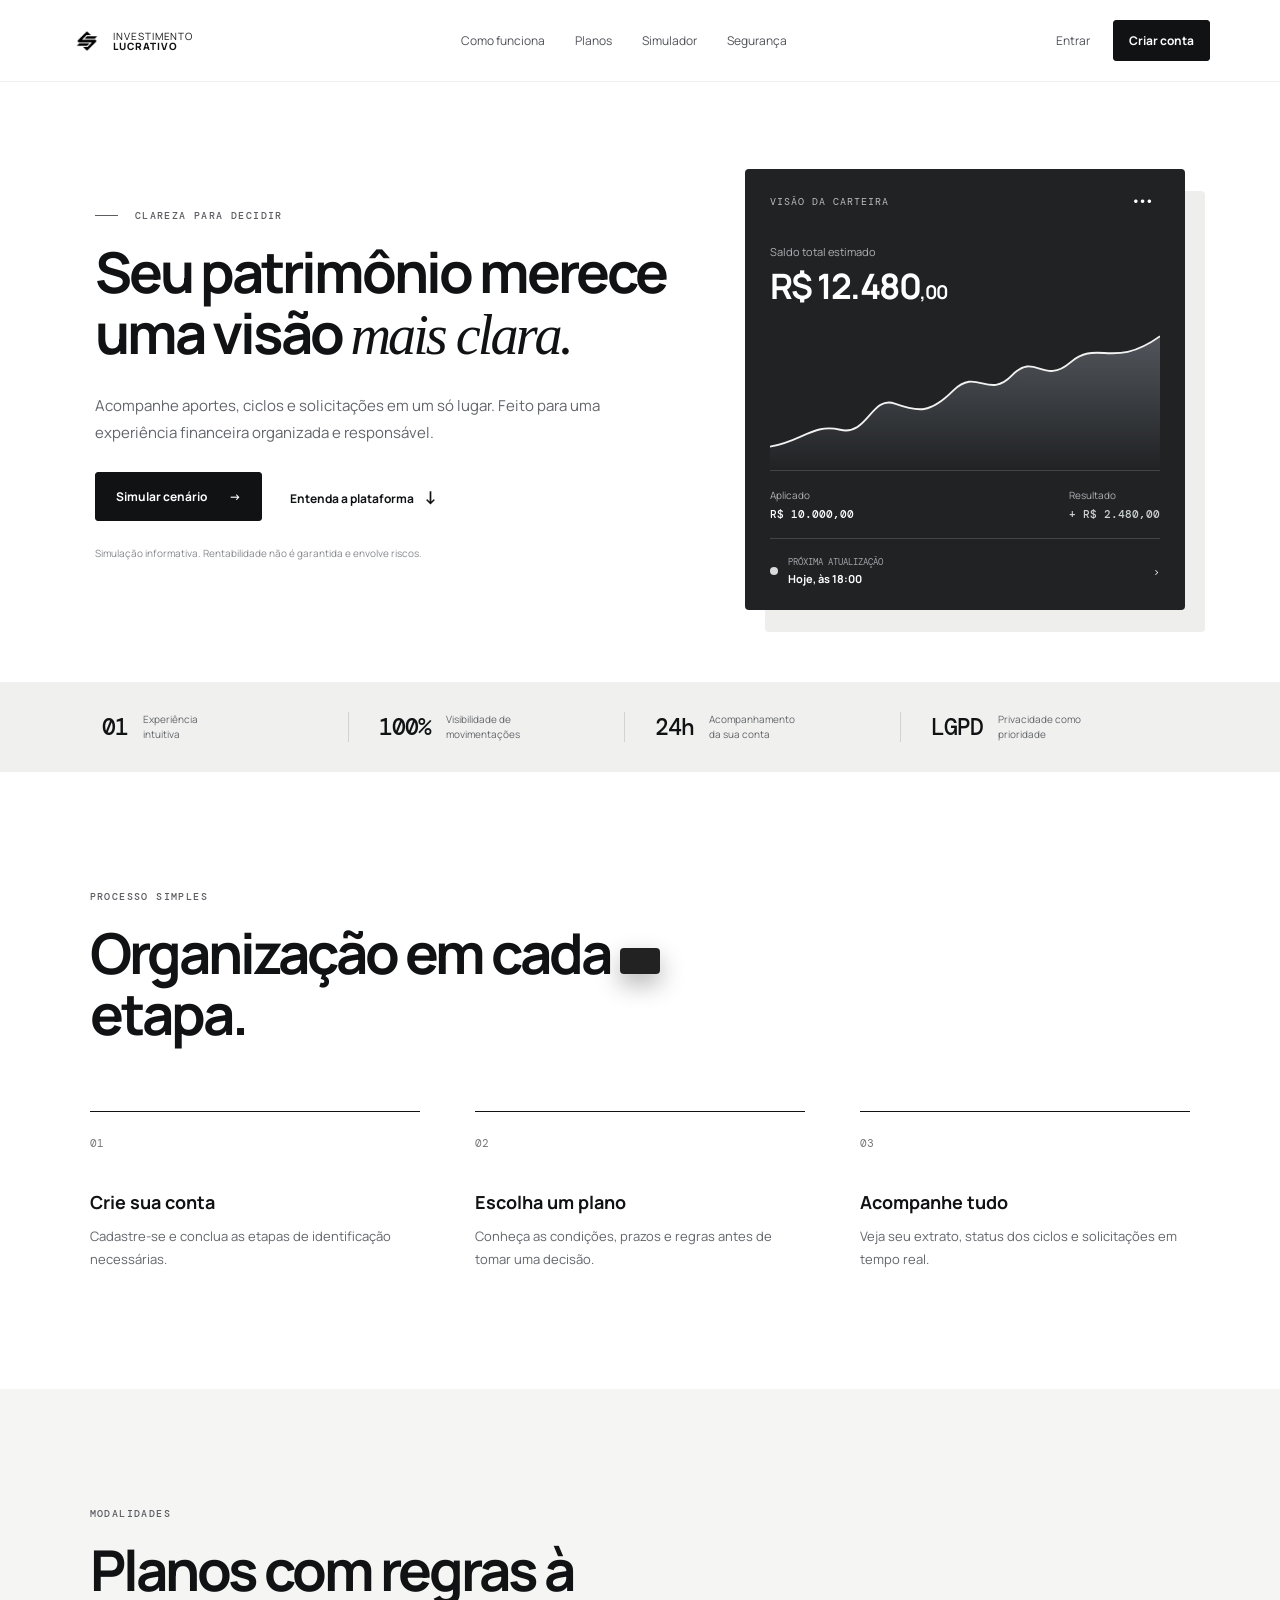
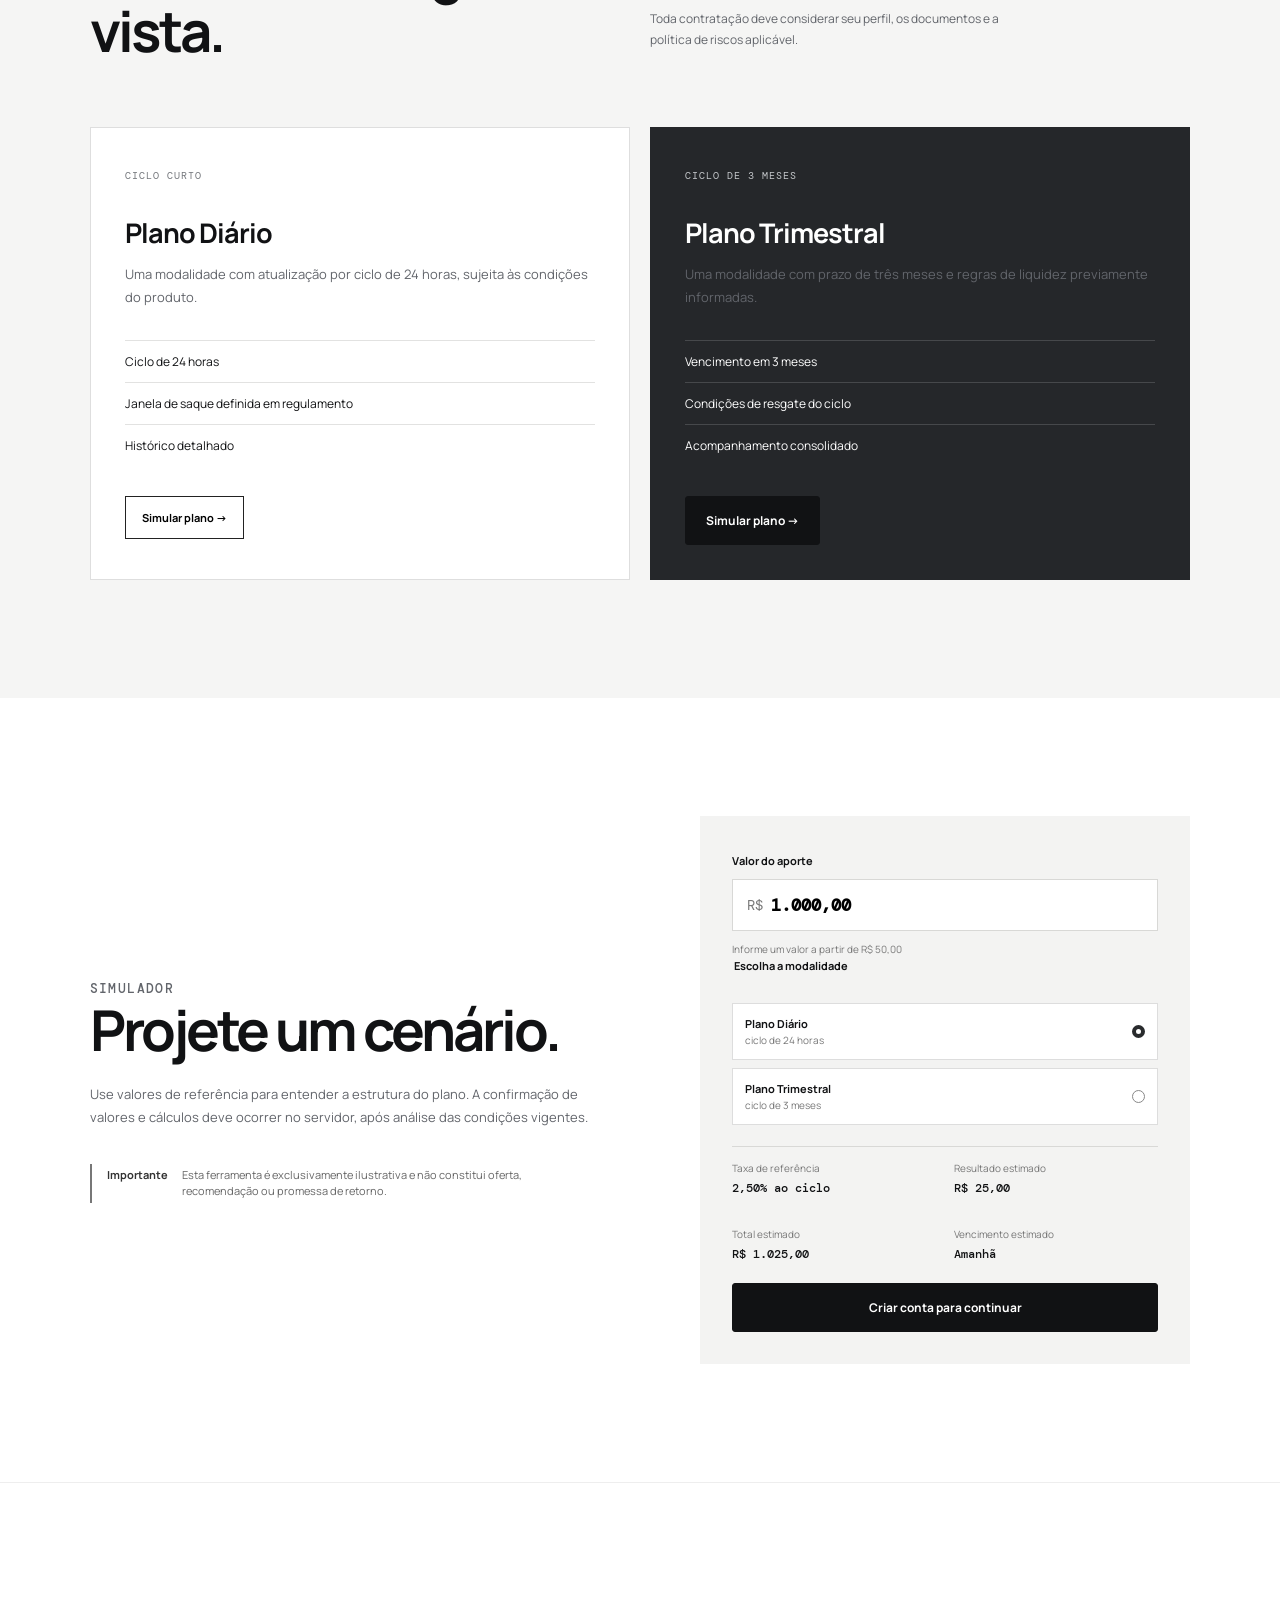
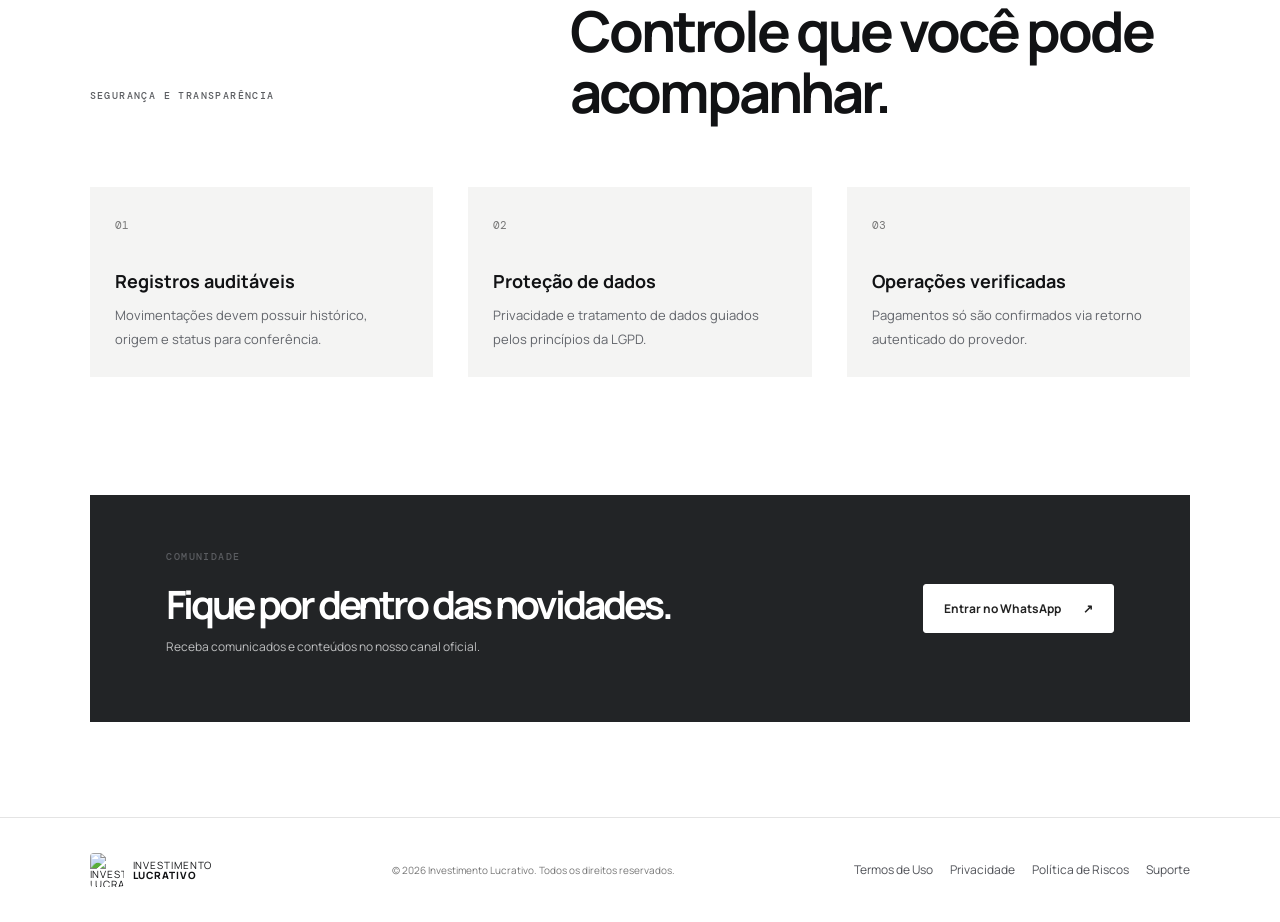
==== commit 56869231: "Update index.html" ====
--- a/index.html
+++ b/index.html
@@ -12,7 +12,11 @@
 </head>
 <body>
   <header class="header">
-    <a href="#inicio" class="brand"><span class="brand-mark">IL</span><span>investimento<br><b>lucrativo</b></span></a>
+    <a href="#inicio" class="brand">
+      <!-- Nova logo inserida aqui -->
+      <img src="logo.png" alt="Investimento Lucrativo" style="width: 34px; height: 34px; border-radius: 4px; object-fit: cover;" />
+      <span>investimento<br><b>lucrativo</b></span>
+    </a>
     <button class="menu" aria-label="Abrir menu">☰</button>
     <nav>
       <a href="#como-funciona">Como funciona</a>
@@ -183,7 +187,11 @@
   </main>
   
   <footer>
-    <div class="brand"><span class="brand-mark">IL</span><span>investimento<br><b>lucrativo</b></span></div>
+    <div class="brand">
+      <!-- Nova logo inserida no rodapé também -->
+      <img src="1001361959.jpg" alt="Investimento Lucrativo" style="width: 34px; height: 34px; border-radius: 4px; object-fit: cover;" />
+      <span>investimento<br><b>lucrativo</b></span>
+    </div>
     <p>© 2026 Investimento Lucrativo. Todos os direitos reservados.</p>
     <div class="footer-links">
       <a href="terms.html">Termos de Uso</a>
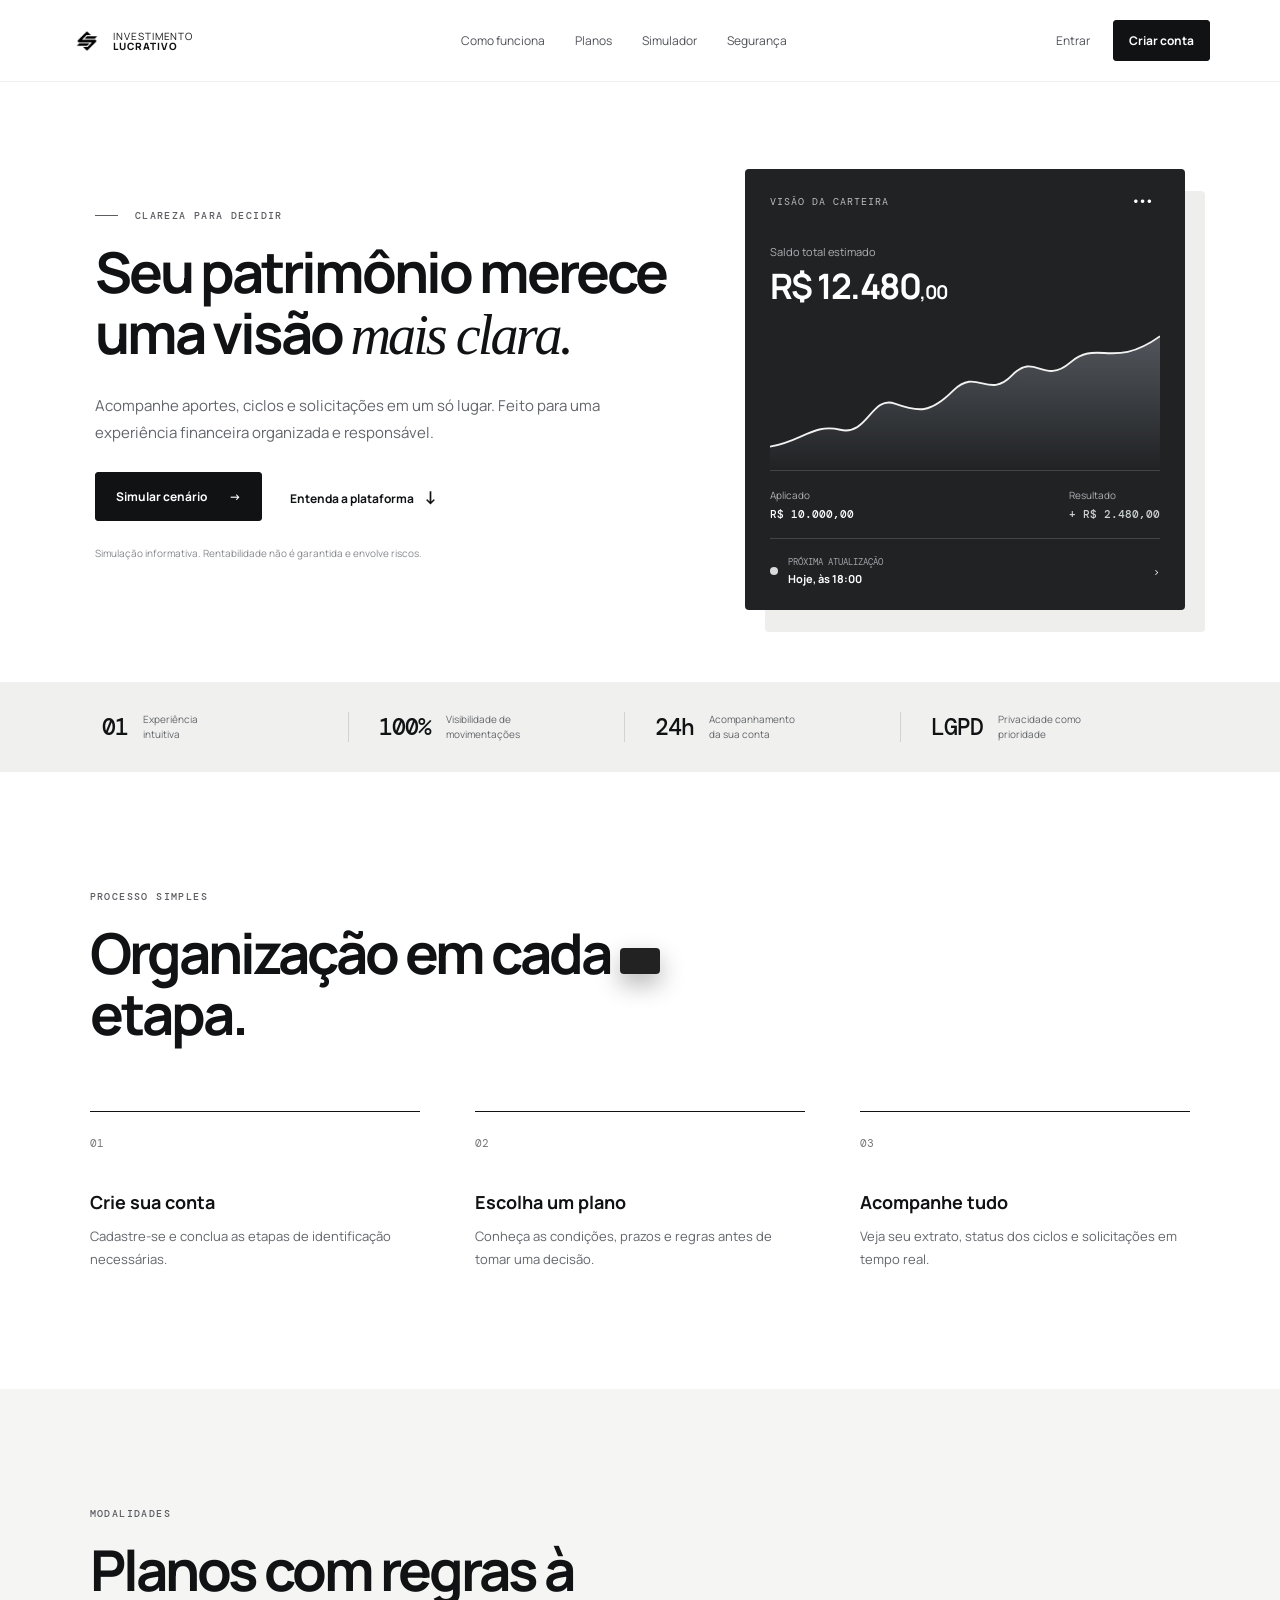
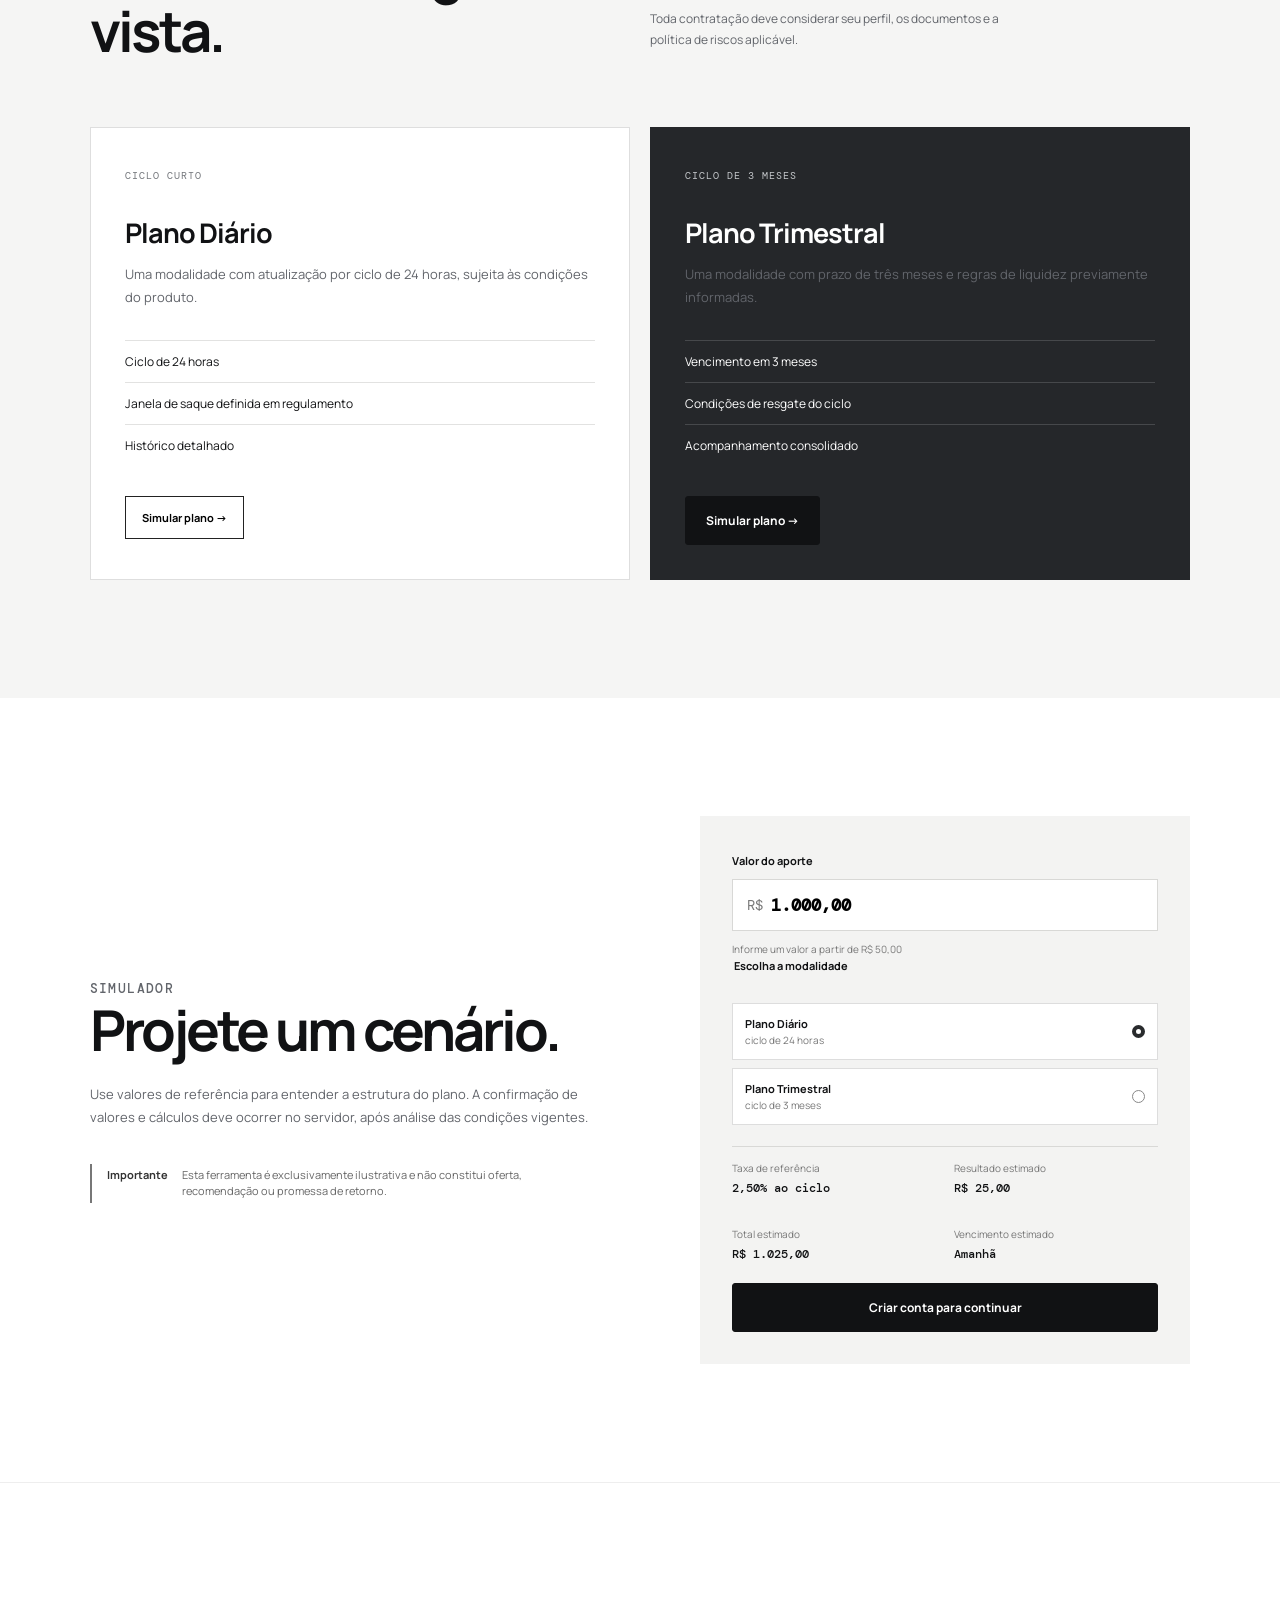
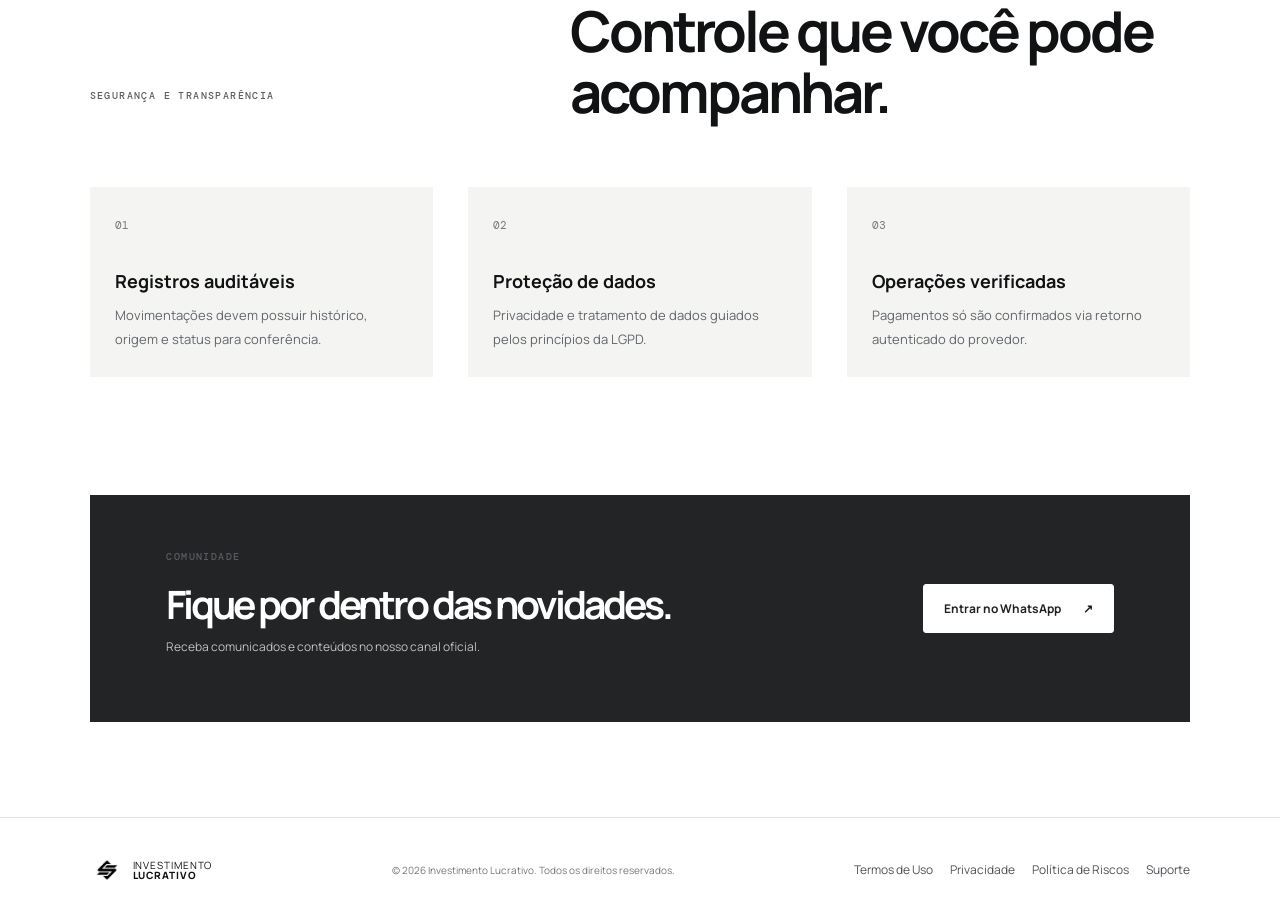
==== commit e3de6658: "Update index.html" ====
--- a/index.html
+++ b/index.html
@@ -189,7 +189,7 @@
   <footer>
     <div class="brand">
       <!-- Nova logo inserida no rodapé também -->
-      <img src="1001361959.jpg" alt="Investimento Lucrativo" style="width: 34px; height: 34px; border-radius: 4px; object-fit: cover;" />
+      <img src="logo.png" alt="Investimento Lucrativo" style="width: 34px; height: 34px; border-radius: 4px; object-fit: cover;" />
       <span>investimento<br><b>lucrativo</b></span>
     </div>
     <p>© 2026 Investimento Lucrativo. Todos os direitos reservados.</p>
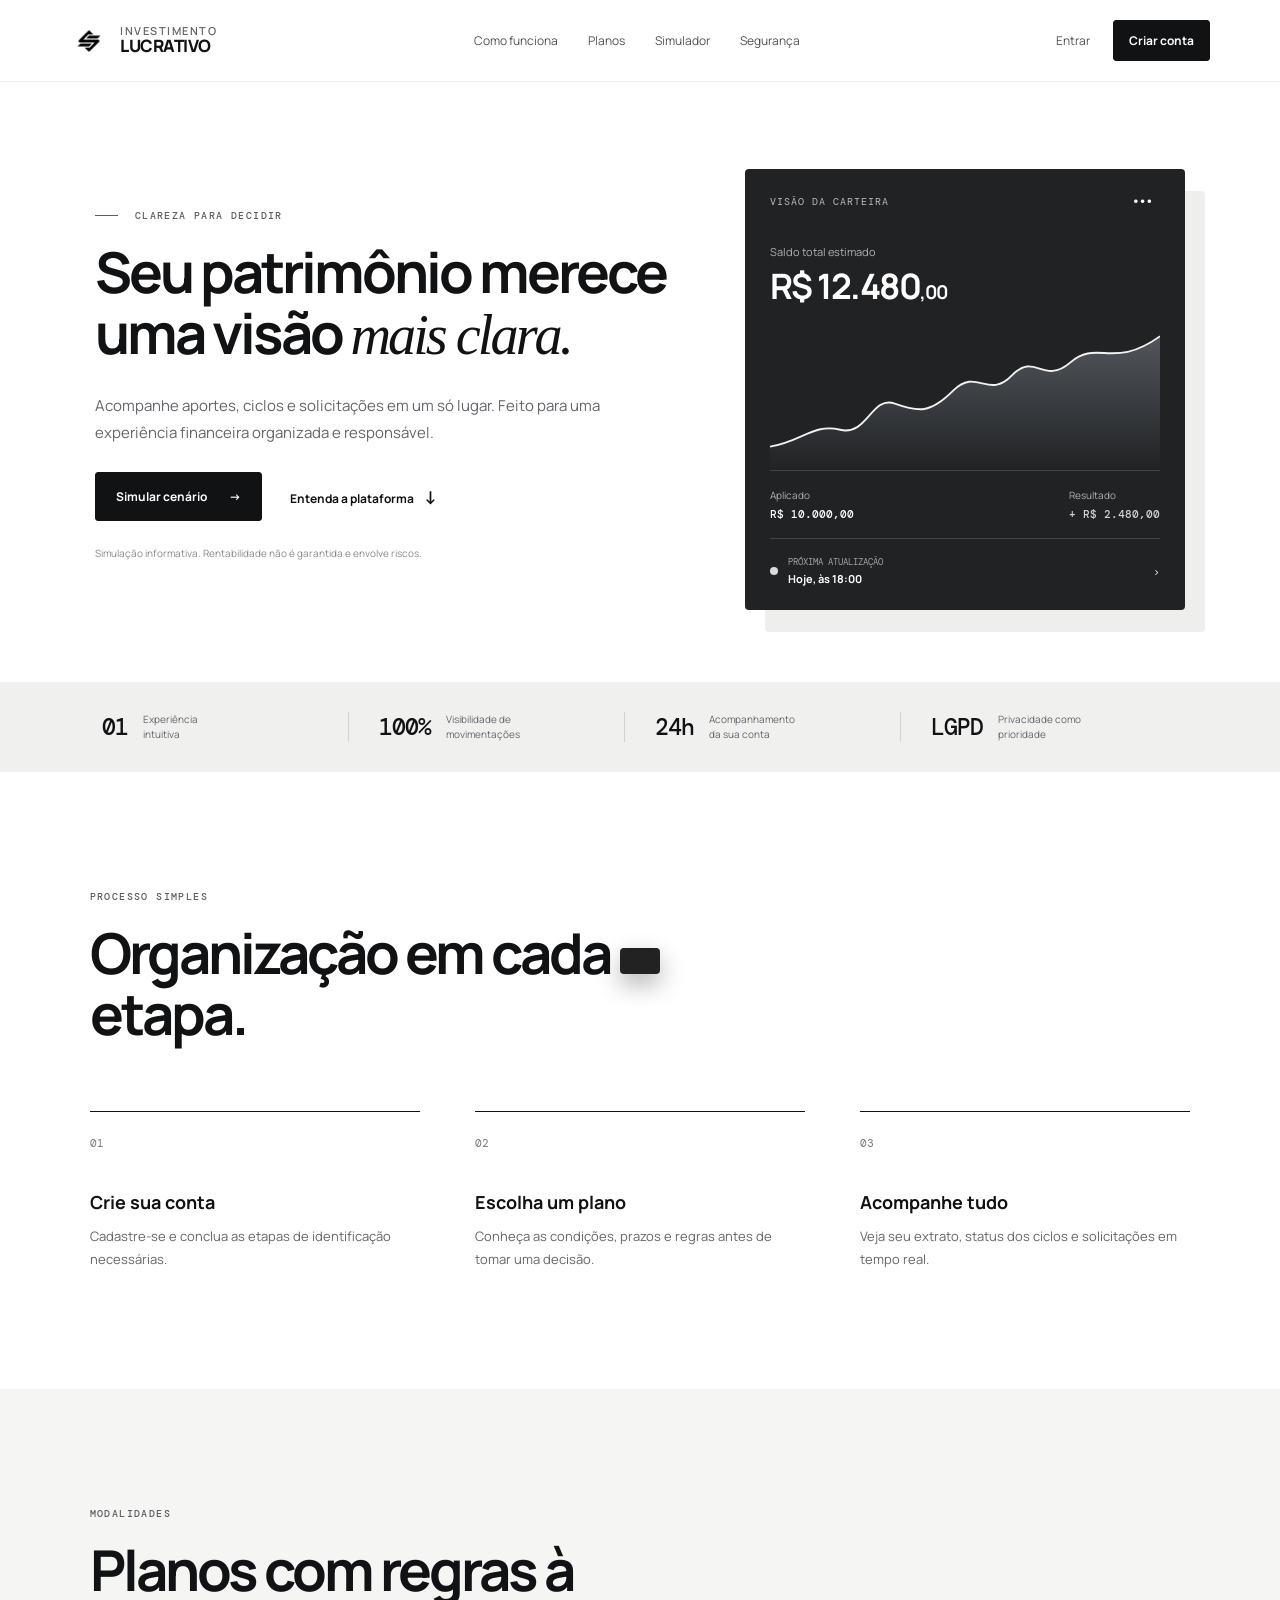
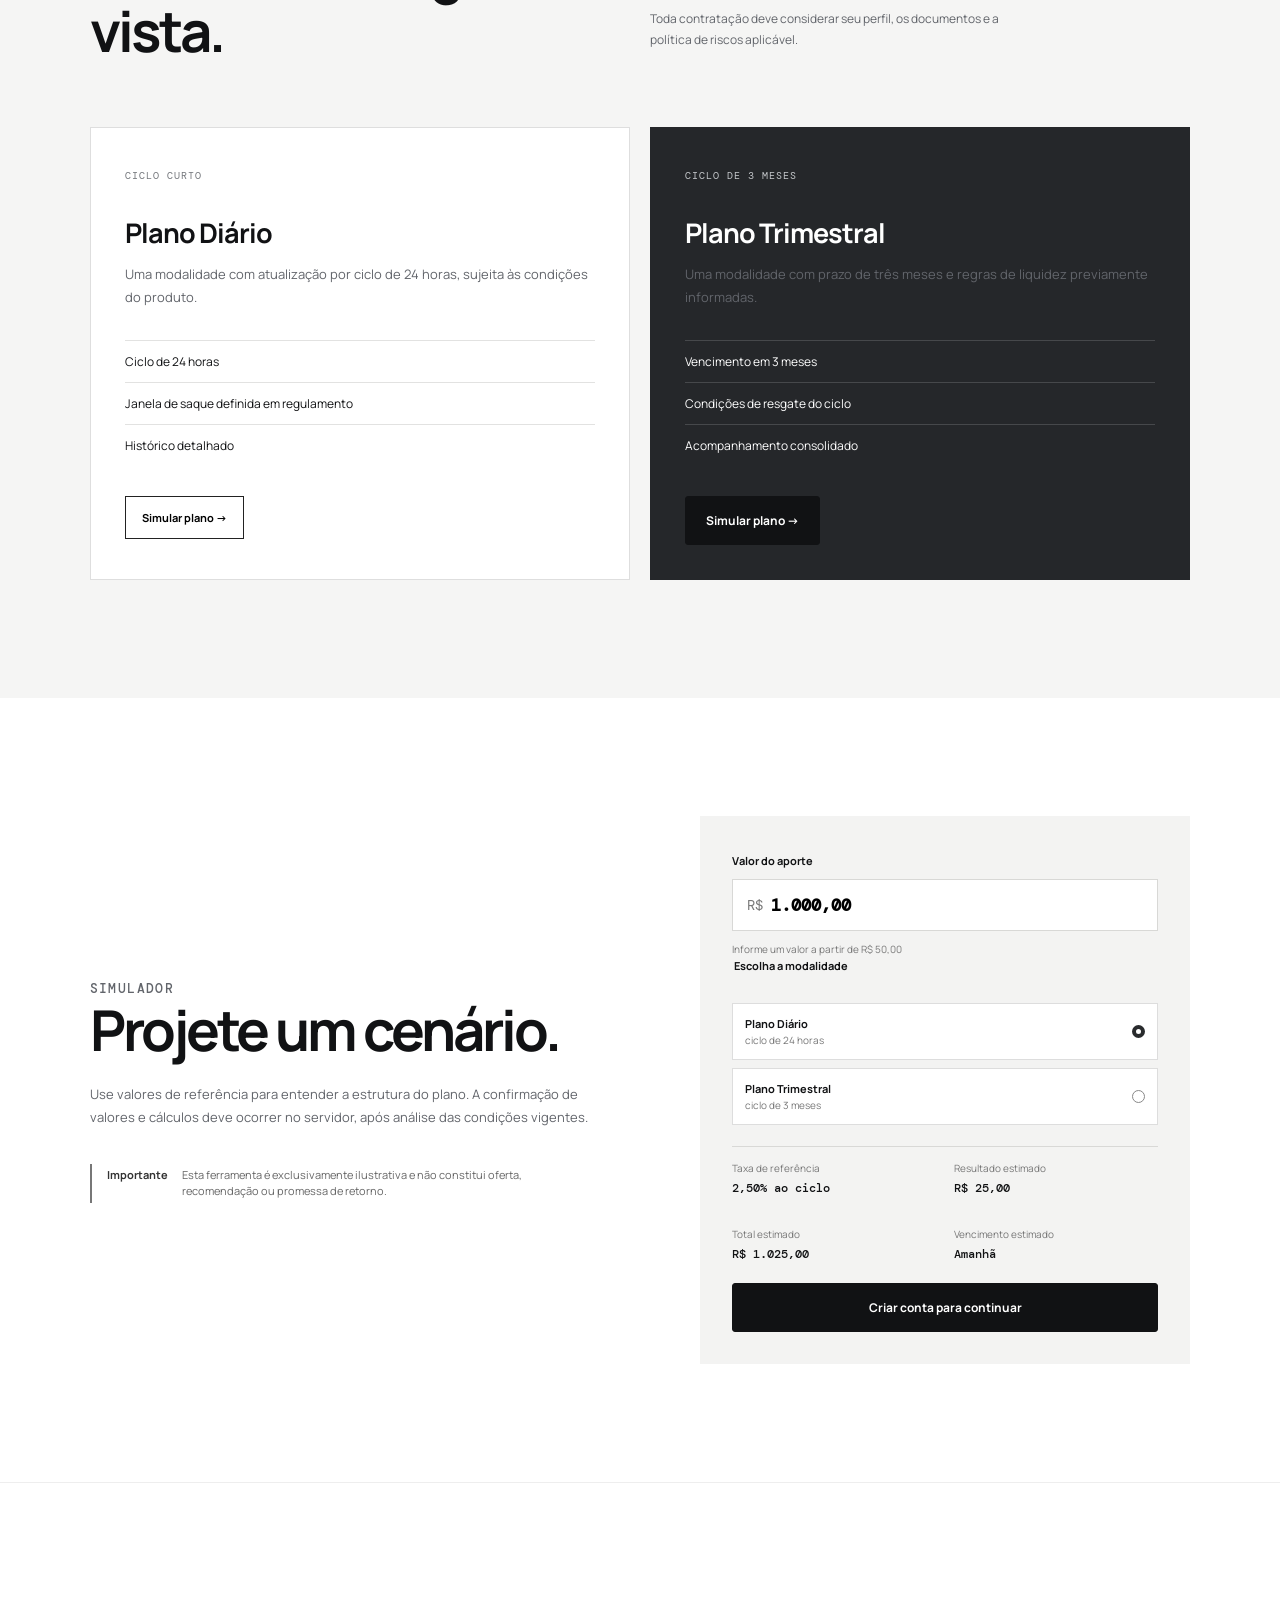
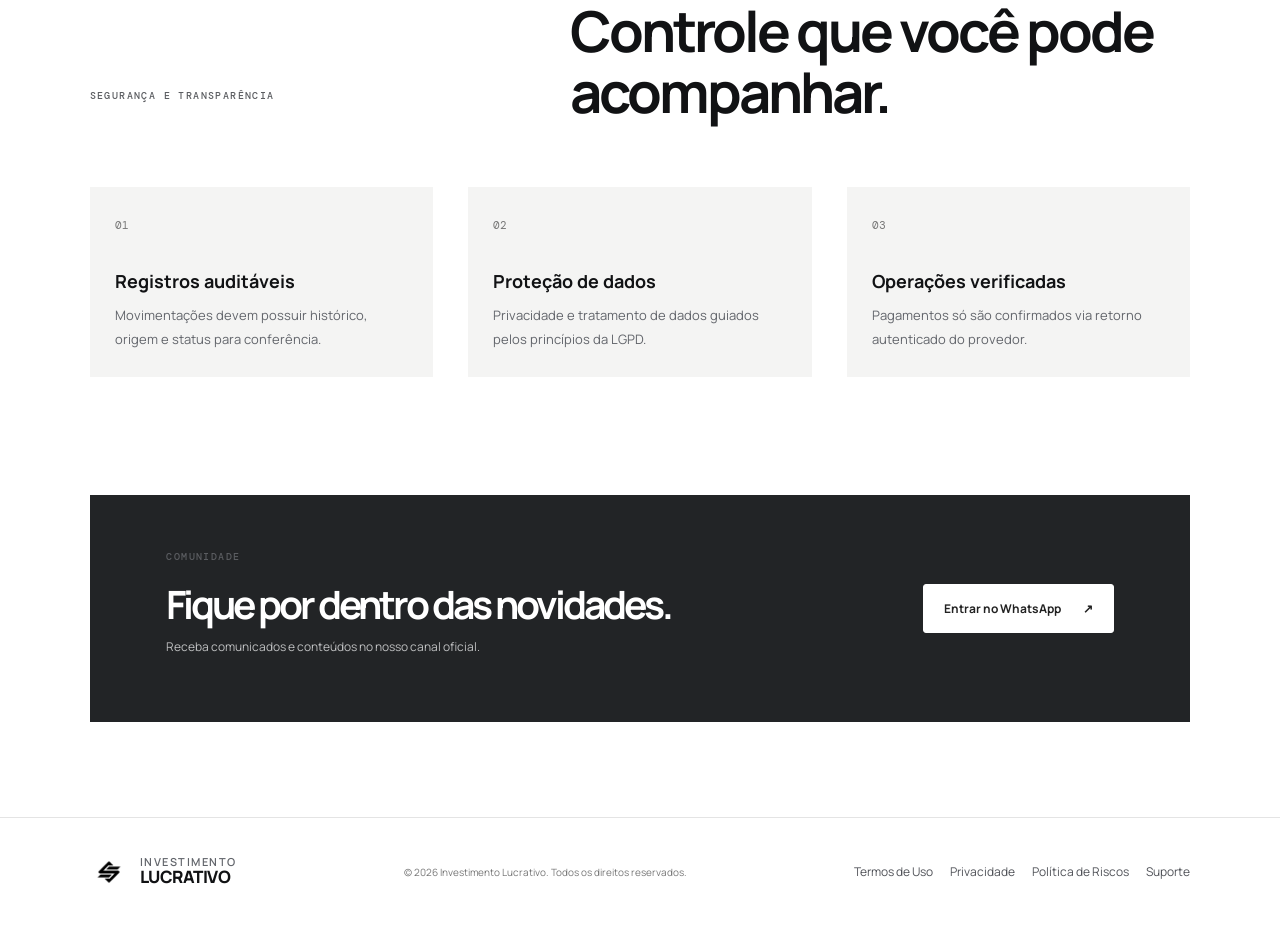
==== commit d6f78fc0: "Update index.html" ====
--- a/index.html
+++ b/index.html
@@ -12,11 +12,15 @@
 </head>
 <body>
   <header class="header">
-    <a href="#inicio" class="brand">
-      <!-- Nova logo inserida aqui -->
-      <img src="logo.png" alt="Investimento Lucrativo" style="width: 34px; height: 34px; border-radius: 4px; object-fit: cover;" />
-      <span>investimento<br><b>lucrativo</b></span>
+    <!-- Opção 1: Visual corporativo e moderno aplicado aqui -->
+    <a href="#inicio" class="brand" style="display: flex; align-items: center; gap: 12px; text-decoration: none;">
+      <img src="logo.png" alt="Logo oficial da plataforma Investimento Lucrativo" style="width: 38px; height: 38px; border-radius: 6px; object-fit: cover;" />
+      <div style="display: flex; flex-direction: column; justify-content: center; text-align: left;">
+        <span style="font-size: 11px; font-weight: 600; letter-spacing: 1.5px; text-transform: uppercase; color: var(--muted); line-height: 1;">Investimento</span>
+        <span style="font-size: 17px; font-weight: 800; letter-spacing: -0.5px; text-transform: uppercase; color: var(--ink); line-height: 1.2;">Lucrativo</span>
+      </div>
     </a>
+    
     <button class="menu" aria-label="Abrir menu">☰</button>
     <nav>
       <a href="#como-funciona">Como funciona</a>
@@ -187,11 +191,15 @@
   </main>
   
   <footer>
-    <div class="brand">
-      <!-- Nova logo inserida no rodapé também -->
-      <img src="logo.png" alt="Investimento Lucrativo" style="width: 34px; height: 34px; border-radius: 4px; object-fit: cover;" />
-      <span>investimento<br><b>lucrativo</b></span>
+    <!-- Opção 1 replicada no rodapé -->
+    <div class="brand" style="display: flex; align-items: center; gap: 12px;">
+      <img src="logo.png" alt="Logo oficial da plataforma Investimento Lucrativo" style="width: 38px; height: 38px; border-radius: 6px; object-fit: cover;" />
+      <div style="display: flex; flex-direction: column; justify-content: center; text-align: left;">
+        <span style="font-size: 11px; font-weight: 600; letter-spacing: 1.5px; text-transform: uppercase; color: var(--muted); line-height: 1;">Investimento</span>
+        <span style="font-size: 17px; font-weight: 800; letter-spacing: -0.5px; text-transform: uppercase; color: var(--ink); line-height: 1.2;">Lucrativo</span>
+      </div>
     </div>
+    
     <p>© 2026 Investimento Lucrativo. Todos os direitos reservados.</p>
     <div class="footer-links">
       <a href="terms.html">Termos de Uso</a>
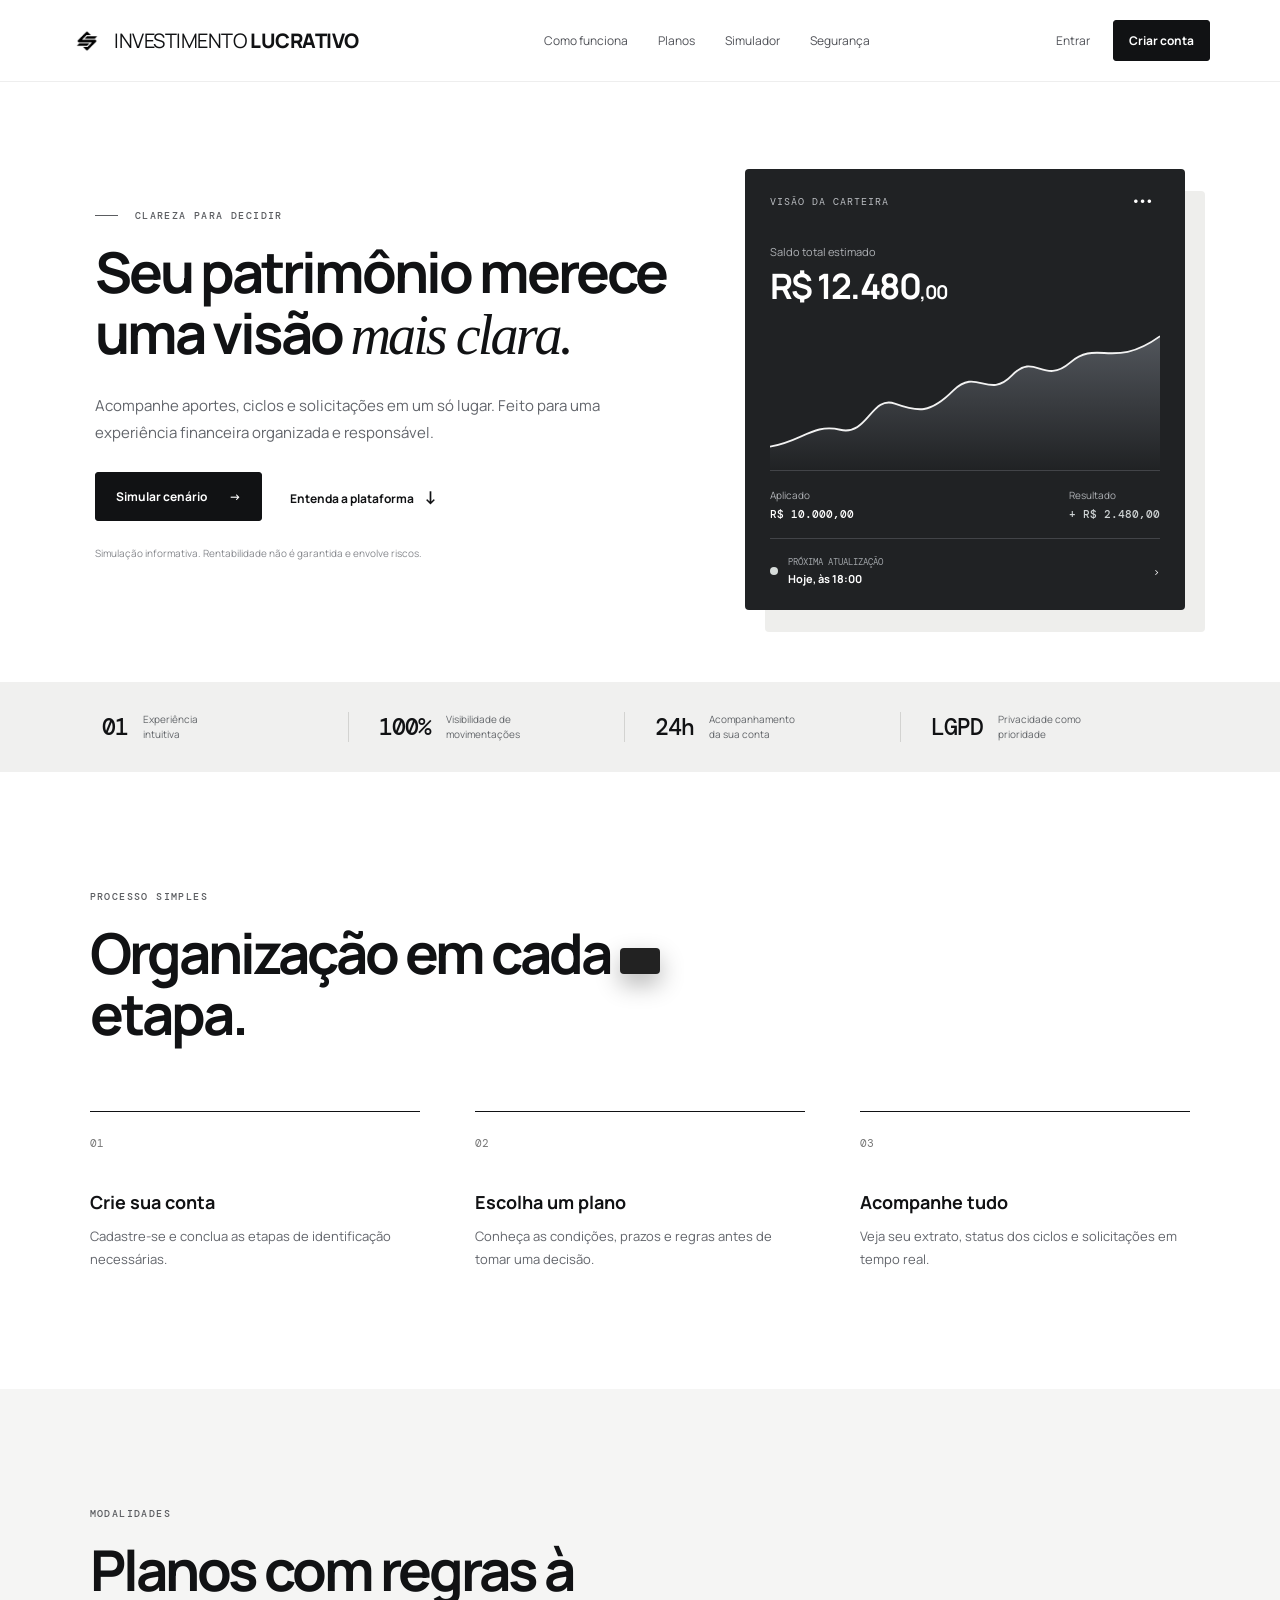
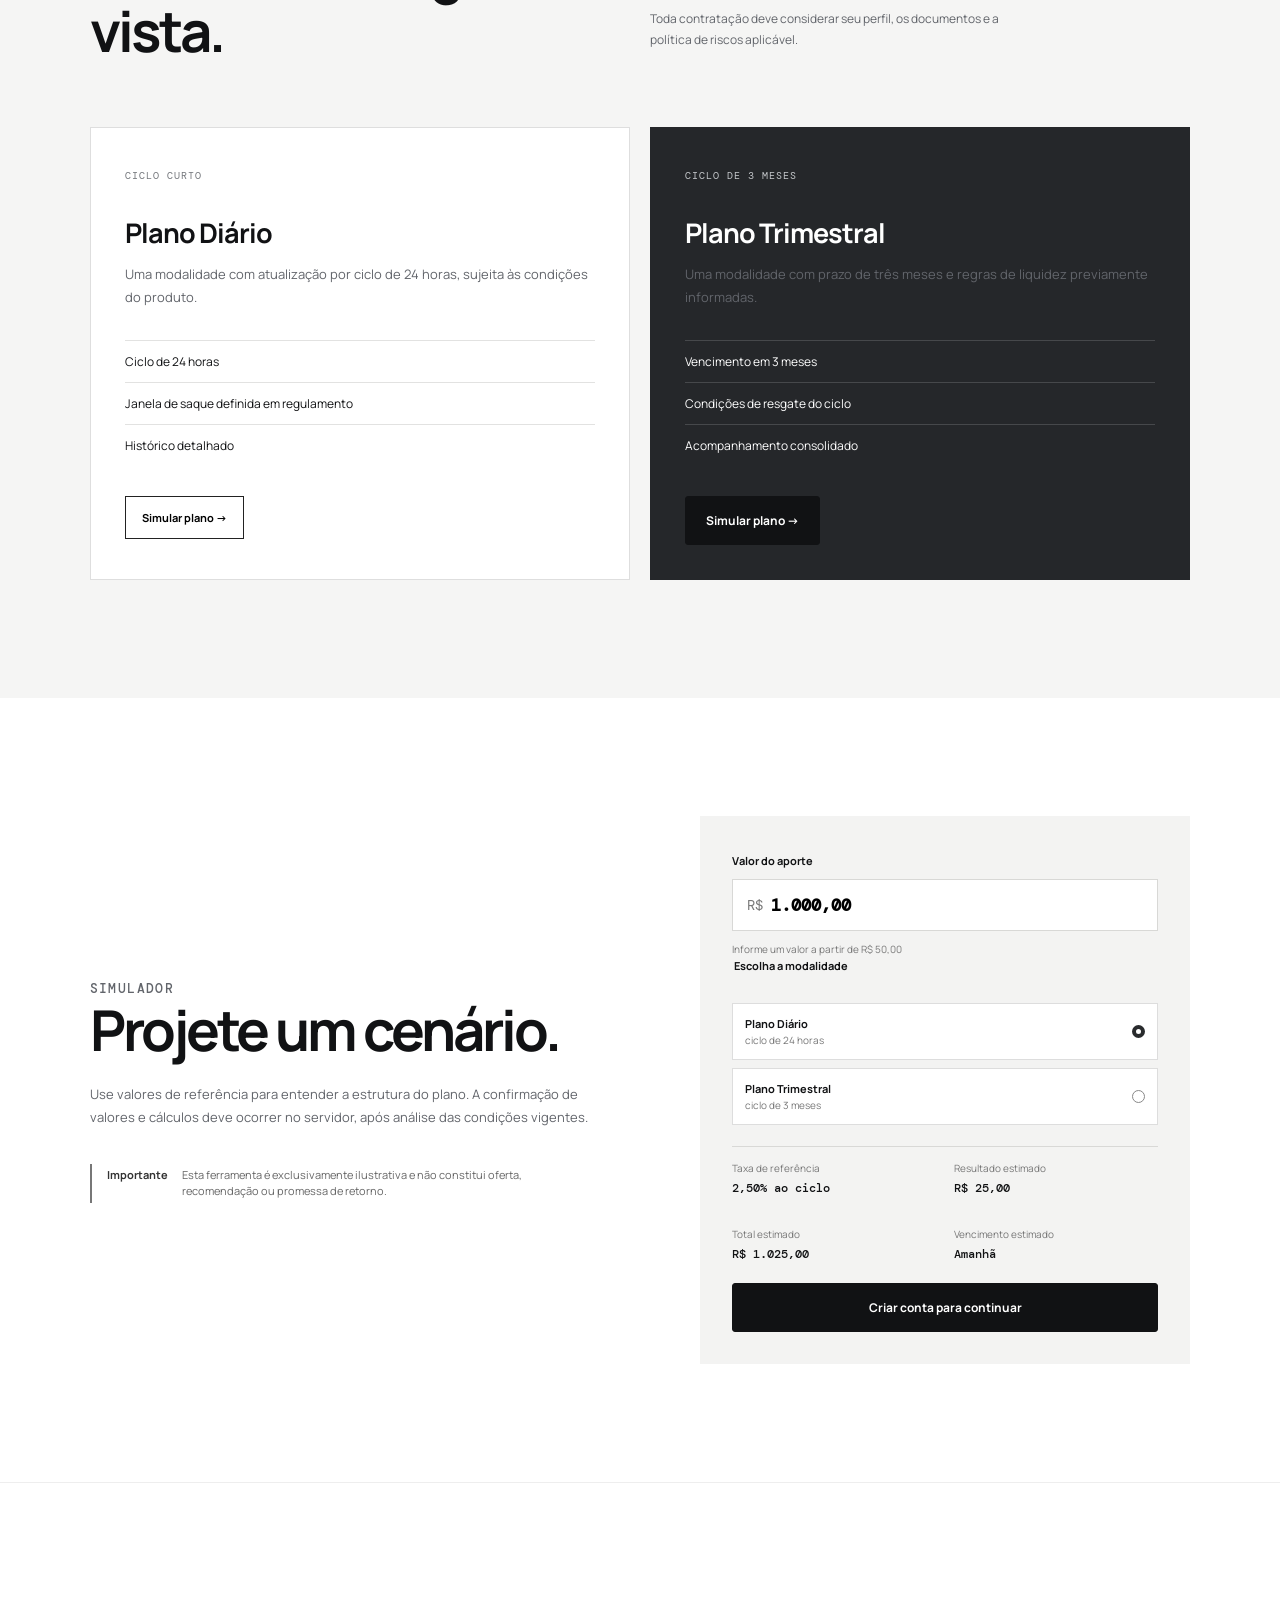
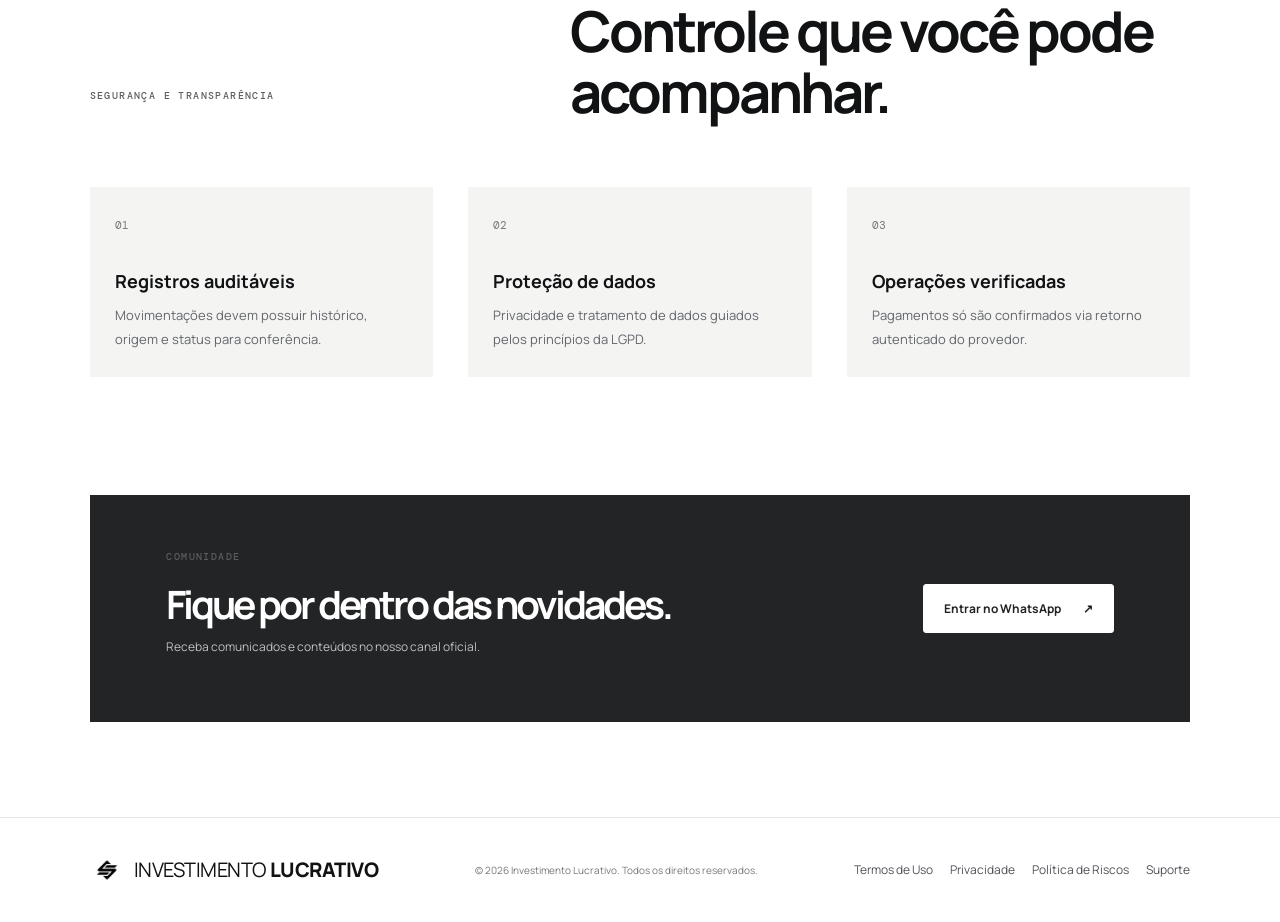
==== commit cfa8ce0f: "Update index.html" ====
--- a/index.html
+++ b/index.html
@@ -12,13 +12,12 @@
 </head>
 <body>
   <header class="header">
-    <!-- Opção 1: Visual corporativo e moderno aplicado aqui -->
-    <a href="#inicio" class="brand" style="display: flex; align-items: center; gap: 12px; text-decoration: none;">
-      <img src="logo.png" alt="Logo oficial da plataforma Investimento Lucrativo" style="width: 38px; height: 38px; border-radius: 6px; object-fit: cover;" />
-      <div style="display: flex; flex-direction: column; justify-content: center; text-align: left;">
-        <span style="font-size: 11px; font-weight: 600; letter-spacing: 1.5px; text-transform: uppercase; color: var(--muted); line-height: 1;">Investimento</span>
-        <span style="font-size: 17px; font-weight: 800; letter-spacing: -0.5px; text-transform: uppercase; color: var(--ink); line-height: 1.2;">Lucrativo</span>
-      </div>
+    <!-- Opção 2: Minimalista em Linha aplicada no cabeçalho -->
+    <a href="#inicio" class="brand" style="display: flex; align-items: center; gap: 10px; text-decoration: none;">
+      <img src="logo.png" alt="Logo Investimento Lucrativo" style="width: 34px; height: 34px; border-radius: 4px; object-fit: cover;" />
+      <span style="font-size: 20px; font-family: 'Manrope', sans-serif; color: var(--ink); letter-spacing: -0.5px;">
+        Investimento<b style="font-weight: 800; margin-left: 4px;">Lucrativo</b>
+      </span>
     </a>
     
     <button class="menu" aria-label="Abrir menu">☰</button>
@@ -191,13 +190,12 @@
   </main>
   
   <footer>
-    <!-- Opção 1 replicada no rodapé -->
-    <div class="brand" style="display: flex; align-items: center; gap: 12px;">
-      <img src="logo.png" alt="Logo oficial da plataforma Investimento Lucrativo" style="width: 38px; height: 38px; border-radius: 6px; object-fit: cover;" />
-      <div style="display: flex; flex-direction: column; justify-content: center; text-align: left;">
-        <span style="font-size: 11px; font-weight: 600; letter-spacing: 1.5px; text-transform: uppercase; color: var(--muted); line-height: 1;">Investimento</span>
-        <span style="font-size: 17px; font-weight: 800; letter-spacing: -0.5px; text-transform: uppercase; color: var(--ink); line-height: 1.2;">Lucrativo</span>
-      </div>
+    <!-- Opção 2 replicada no rodapé -->
+    <div class="brand" style="display: flex; align-items: center; gap: 10px;">
+      <img src="logo.png" alt="Logo Investimento Lucrativo" style="width: 34px; height: 34px; border-radius: 4px; object-fit: cover;" />
+      <span style="font-size: 20px; font-family: 'Manrope', sans-serif; color: var(--ink); letter-spacing: -0.5px;">
+        Investimento<b style="font-weight: 800; margin-left: 4px;">Lucrativo</b>
+      </span>
     </div>
     
     <p>© 2026 Investimento Lucrativo. Todos os direitos reservados.</p>
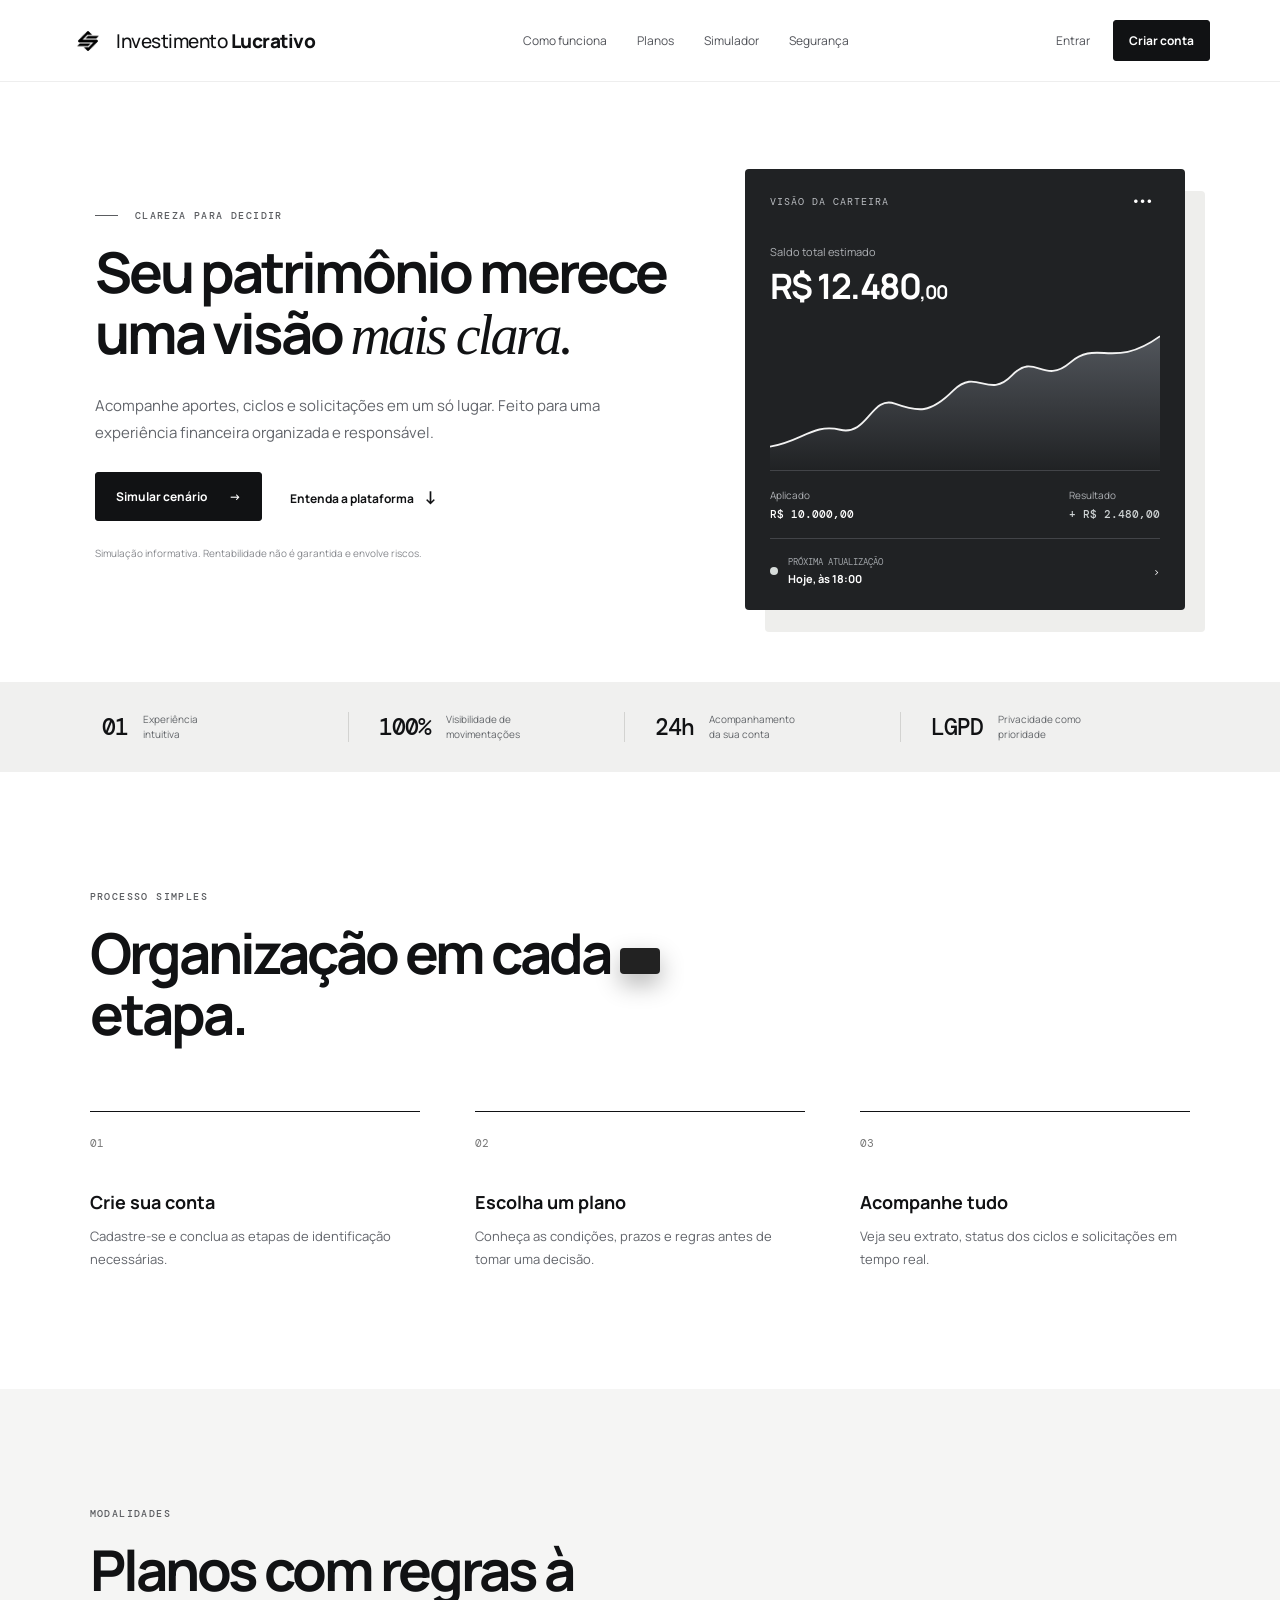
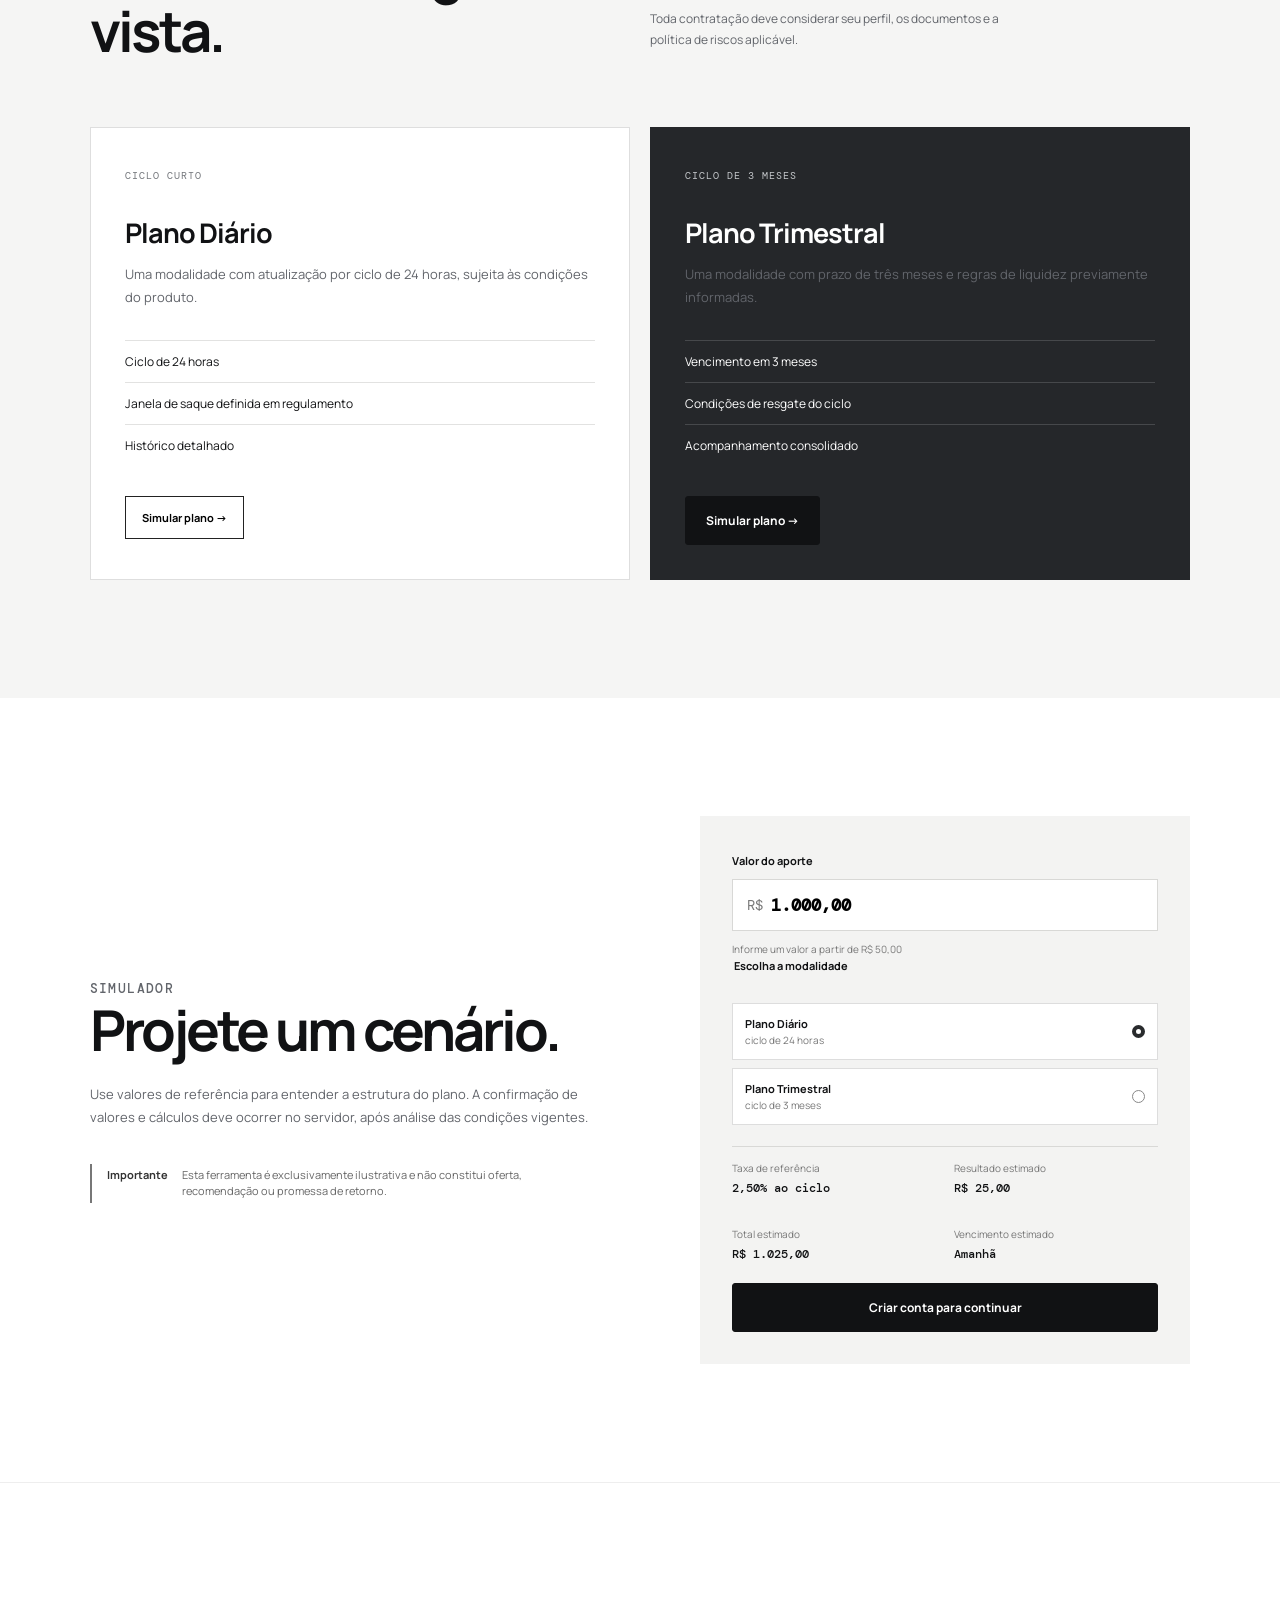
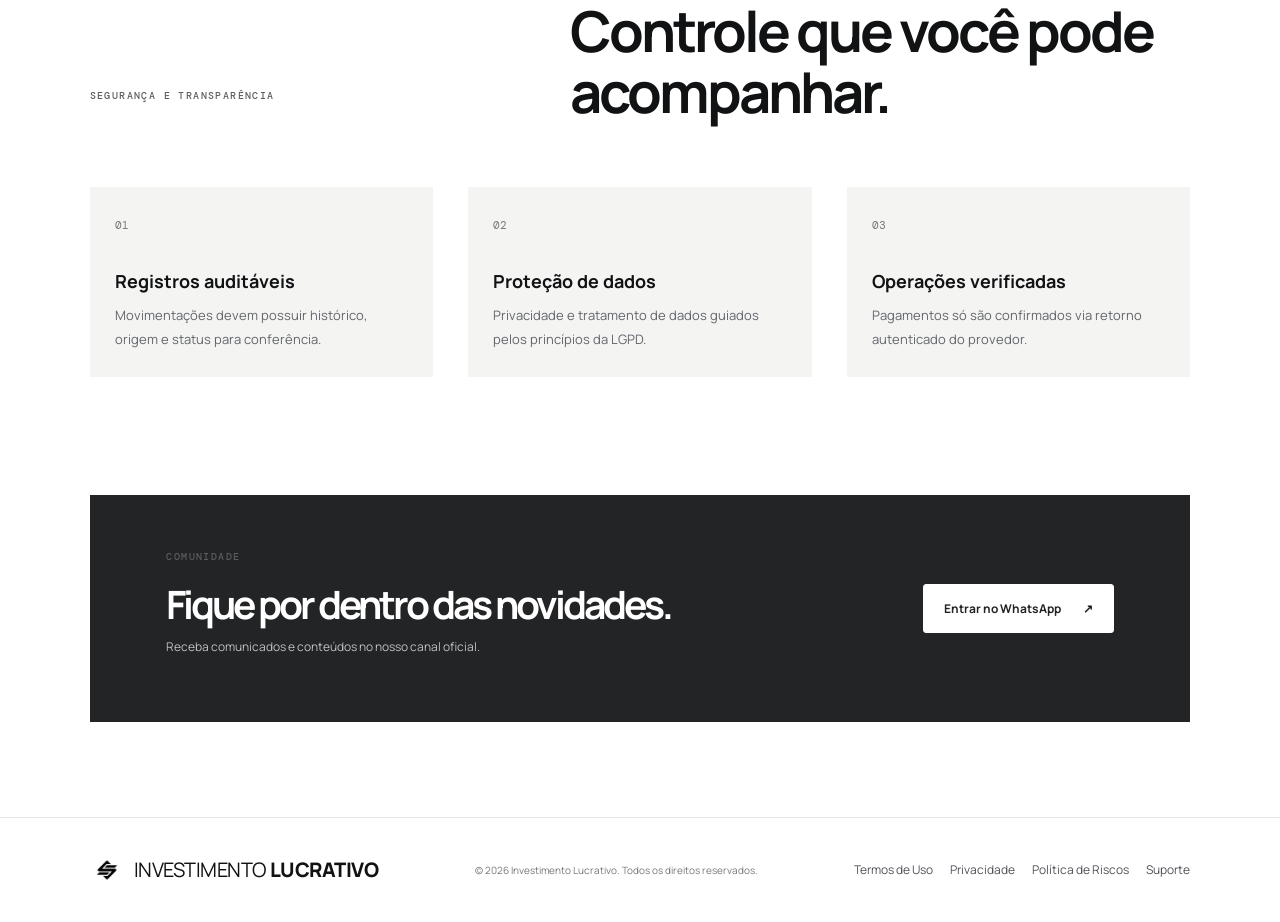
==== commit 62c8a779: "Update index.html" ====
--- a/index.html
+++ b/index.html
@@ -13,12 +13,12 @@
 <body>
   <header class="header">
     <!-- Opção 2: Minimalista em Linha aplicada no cabeçalho -->
-    <a href="#inicio" class="brand" style="display: flex; align-items: center; gap: 10px; text-decoration: none;">
-      <img src="logo.png" alt="Logo Investimento Lucrativo" style="width: 34px; height: 34px; border-radius: 4px; object-fit: cover;" />
-      <span style="font-size: 20px; font-family: 'Manrope', sans-serif; color: var(--ink); letter-spacing: -0.5px;">
-        Investimento<b style="font-weight: 800; margin-left: 4px;">Lucrativo</b>
-      </span>
-    </a>
+    <a href="index.html" class="brand" style="display: flex; align-items: center; gap: 10px; text-decoration: none;">
+  <img src="logo.png" alt="Investimento Lucrativo" style="width: 36px; height: 36px; object-fit: contain;" />
+  <span style="font-size: 19px; font-family: 'Manrope', sans-serif; color: var(--ink); text-transform: none; letter-spacing: -0.5px;">
+    <span style="font-weight: 500;">Investimento</span> <b style="font-weight: 800;">Lucrativo</b>
+  </span>
+</a>
     
     <button class="menu" aria-label="Abrir menu">☰</button>
     <nav>
